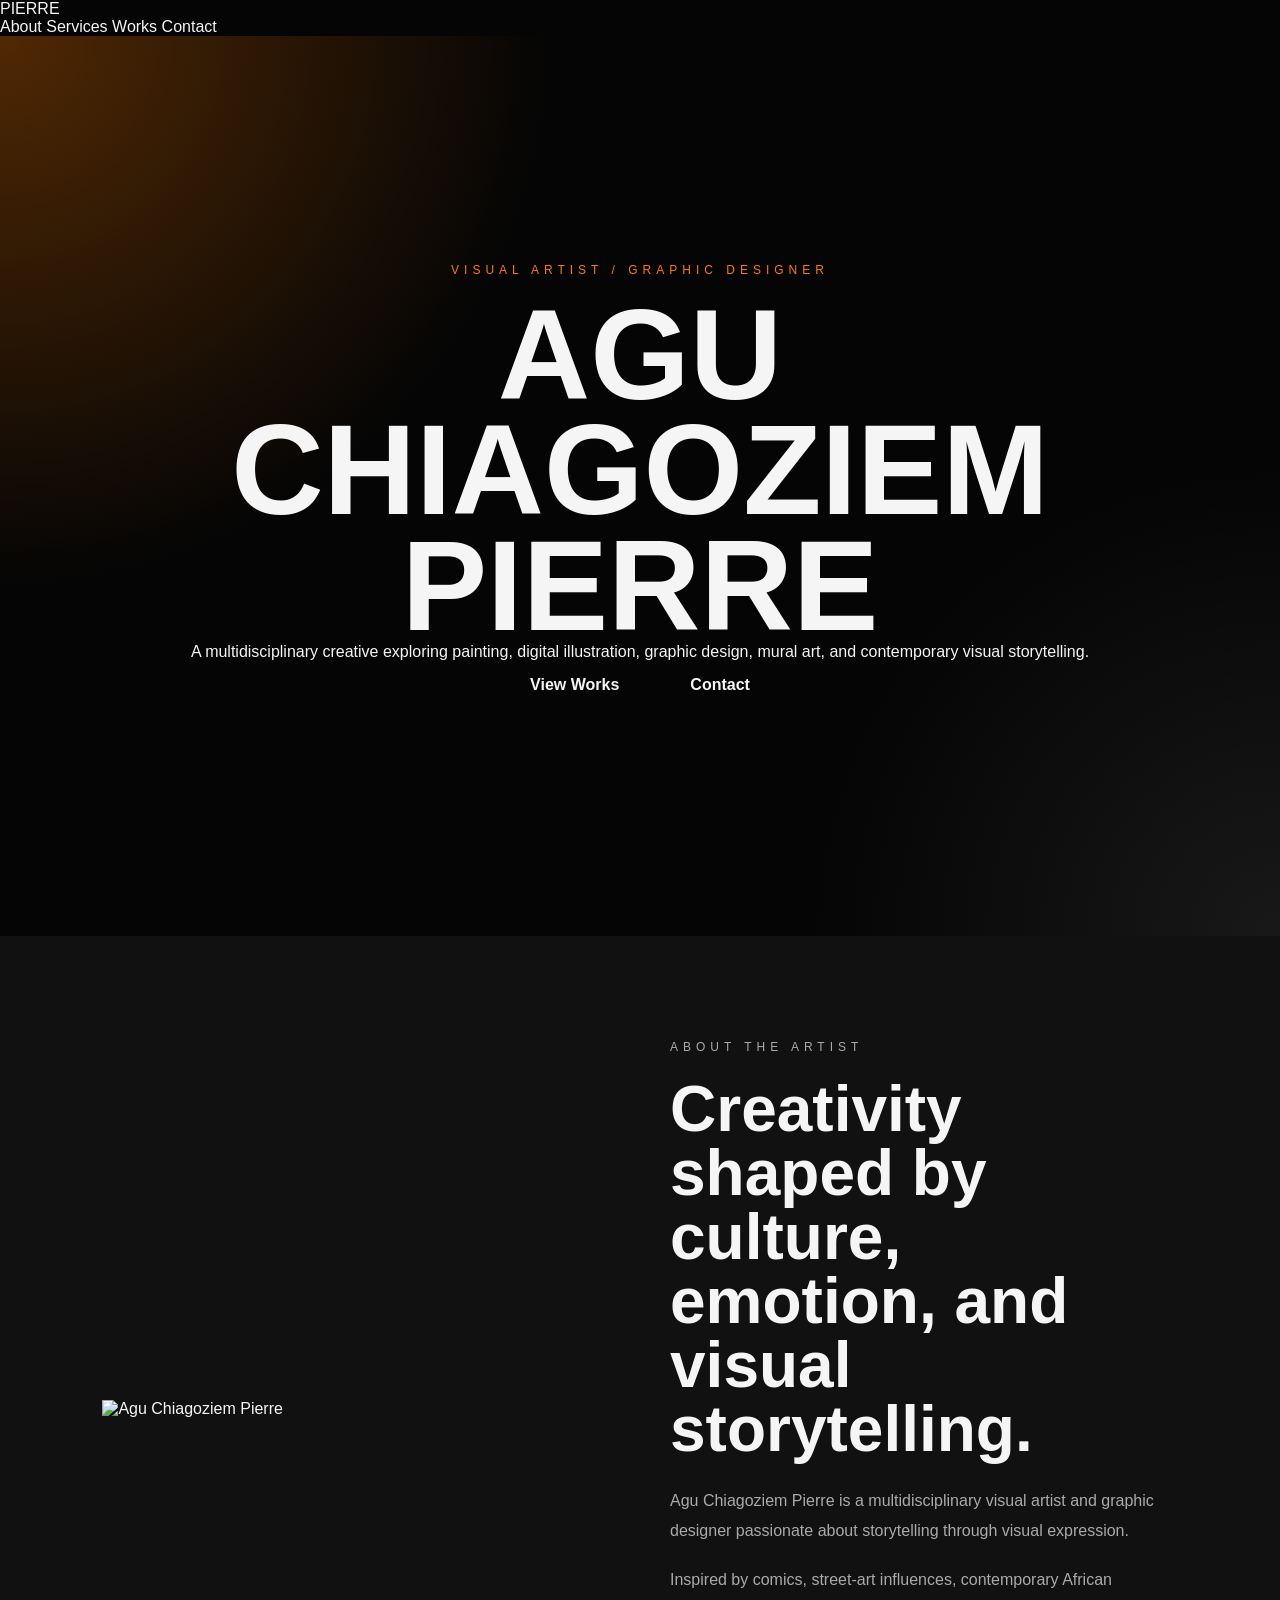
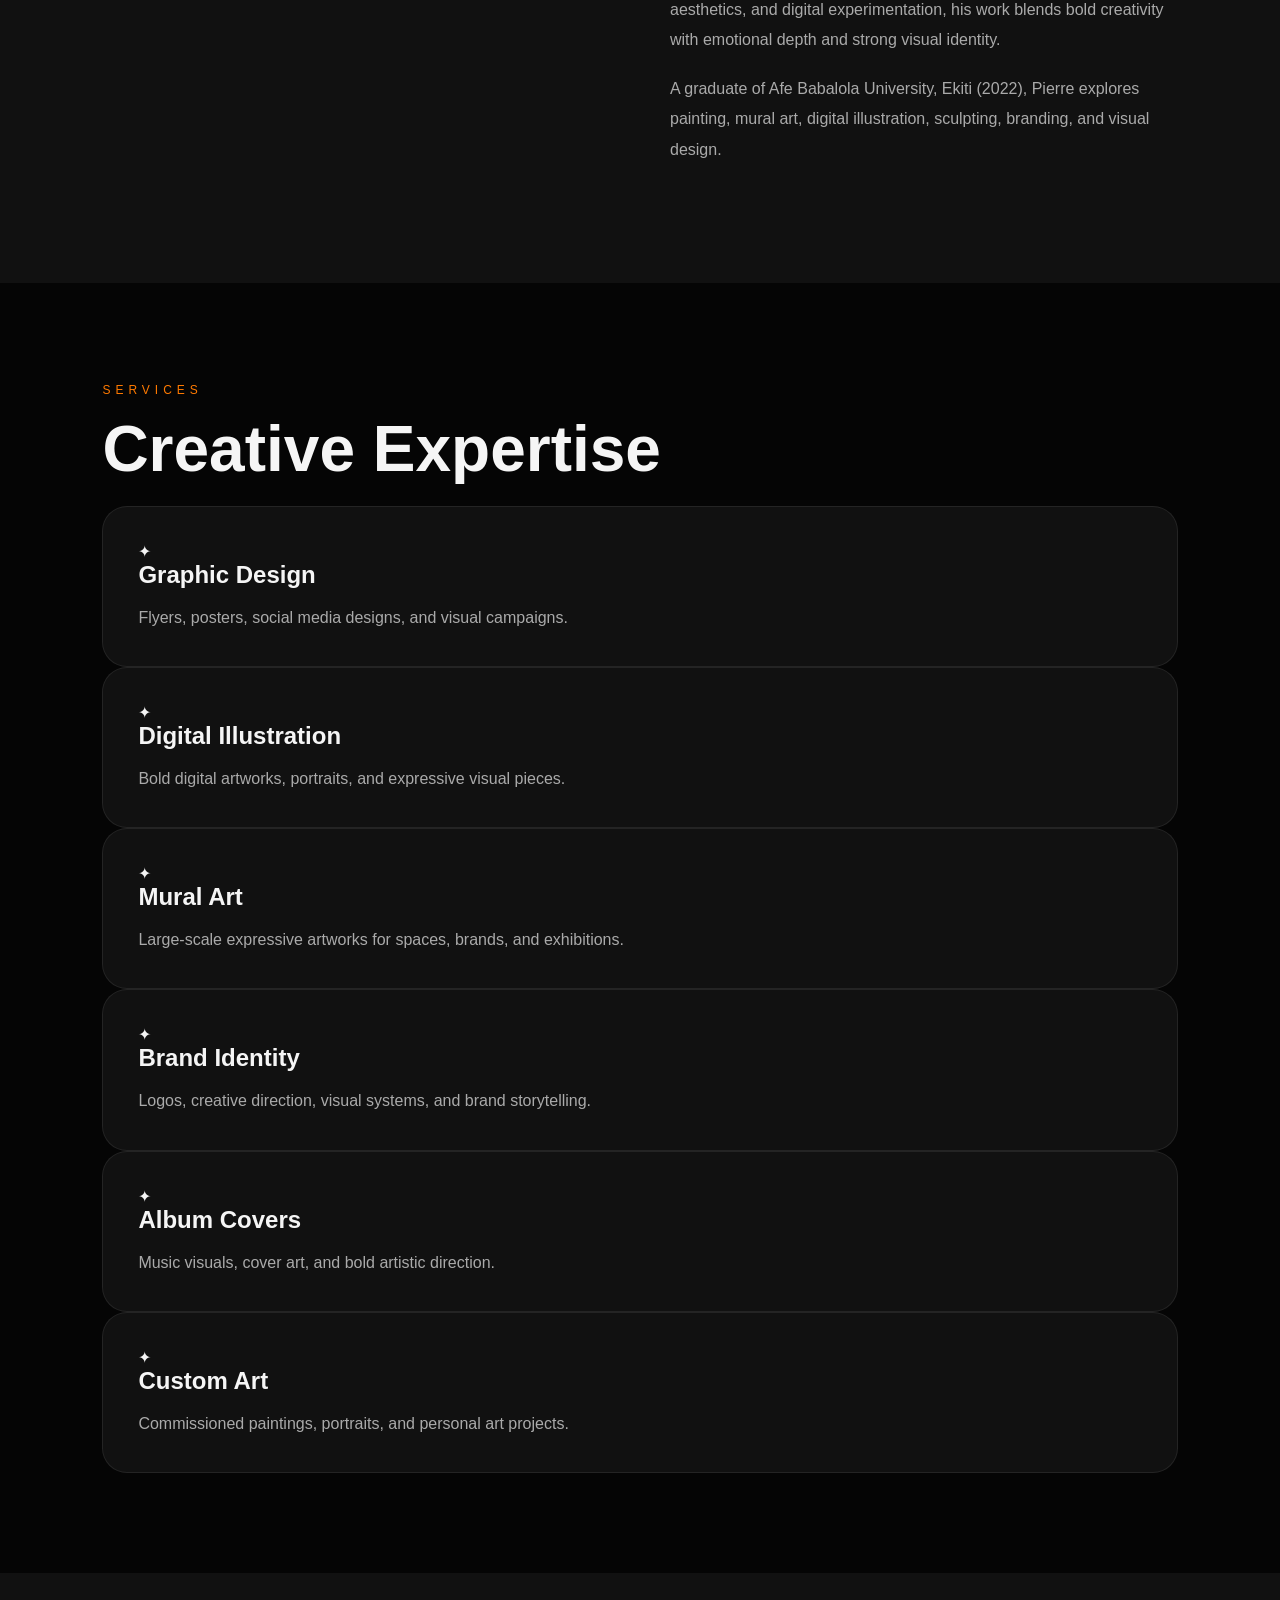
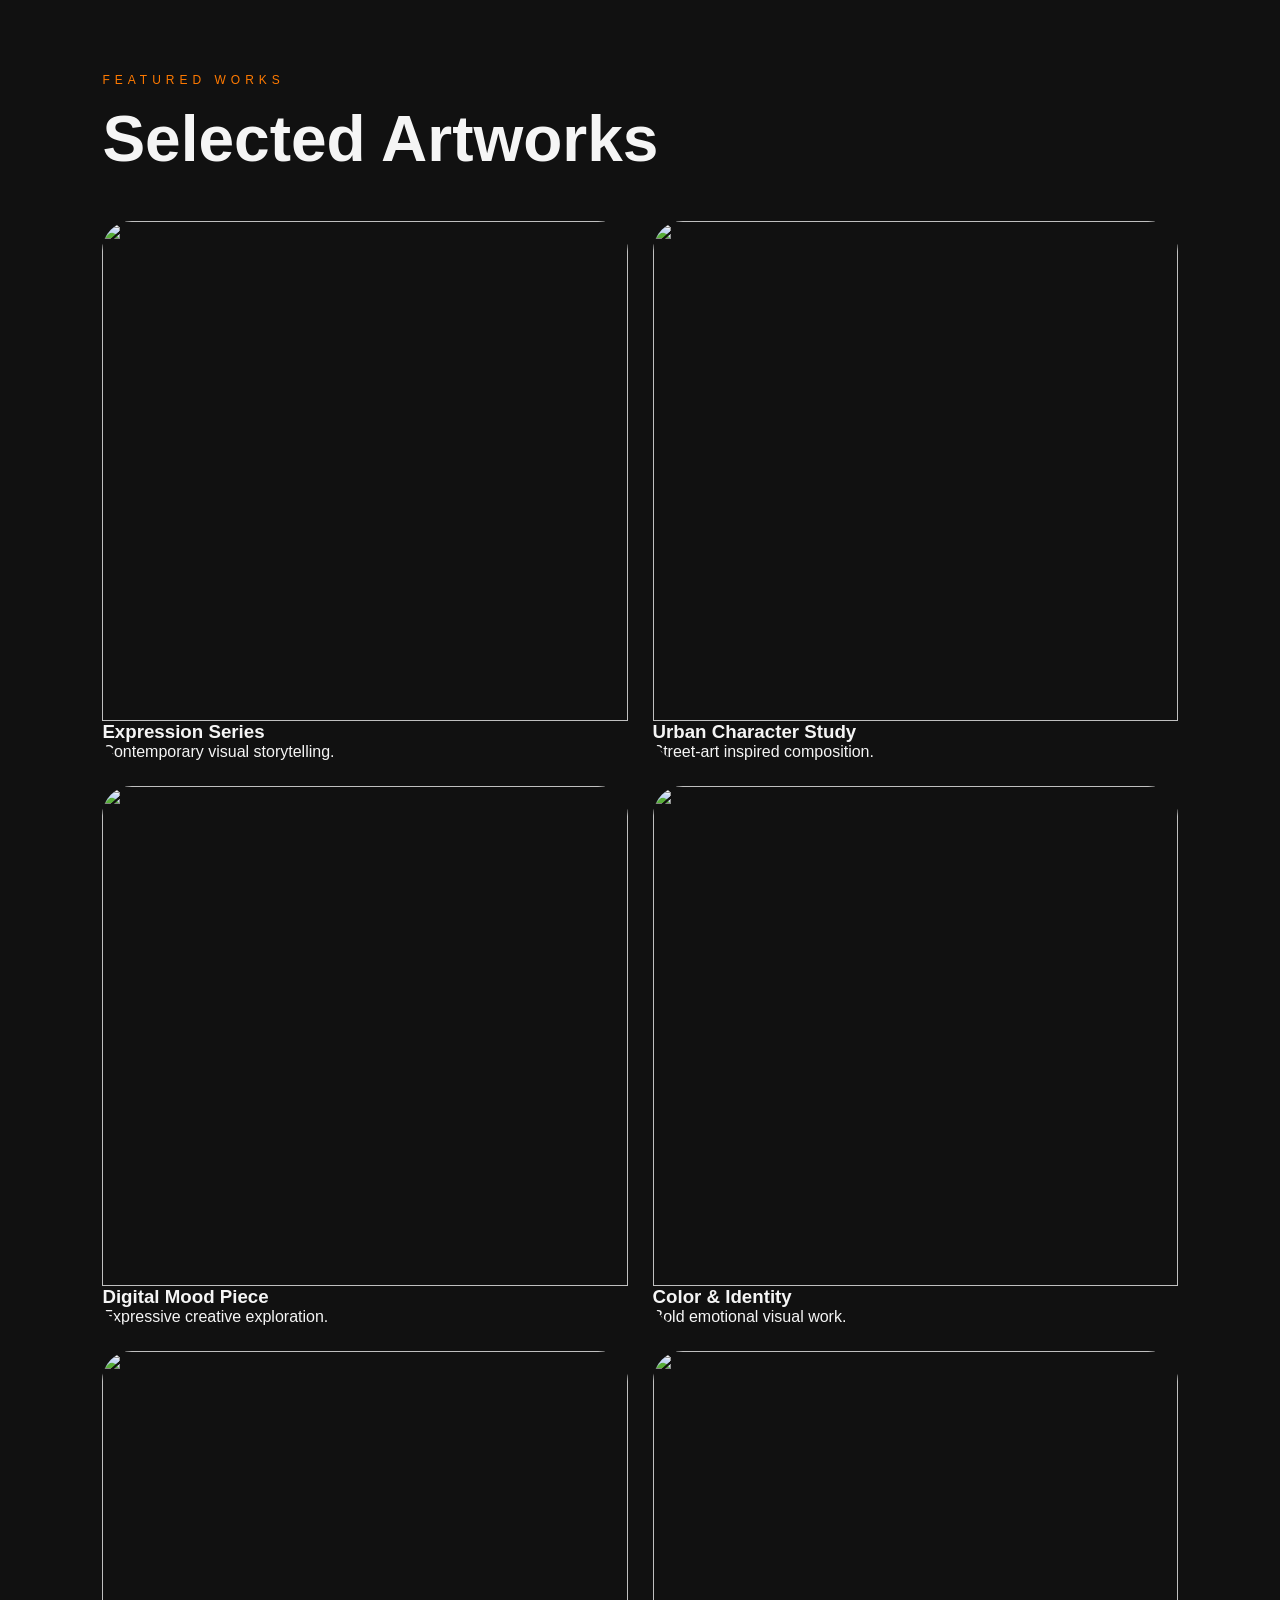
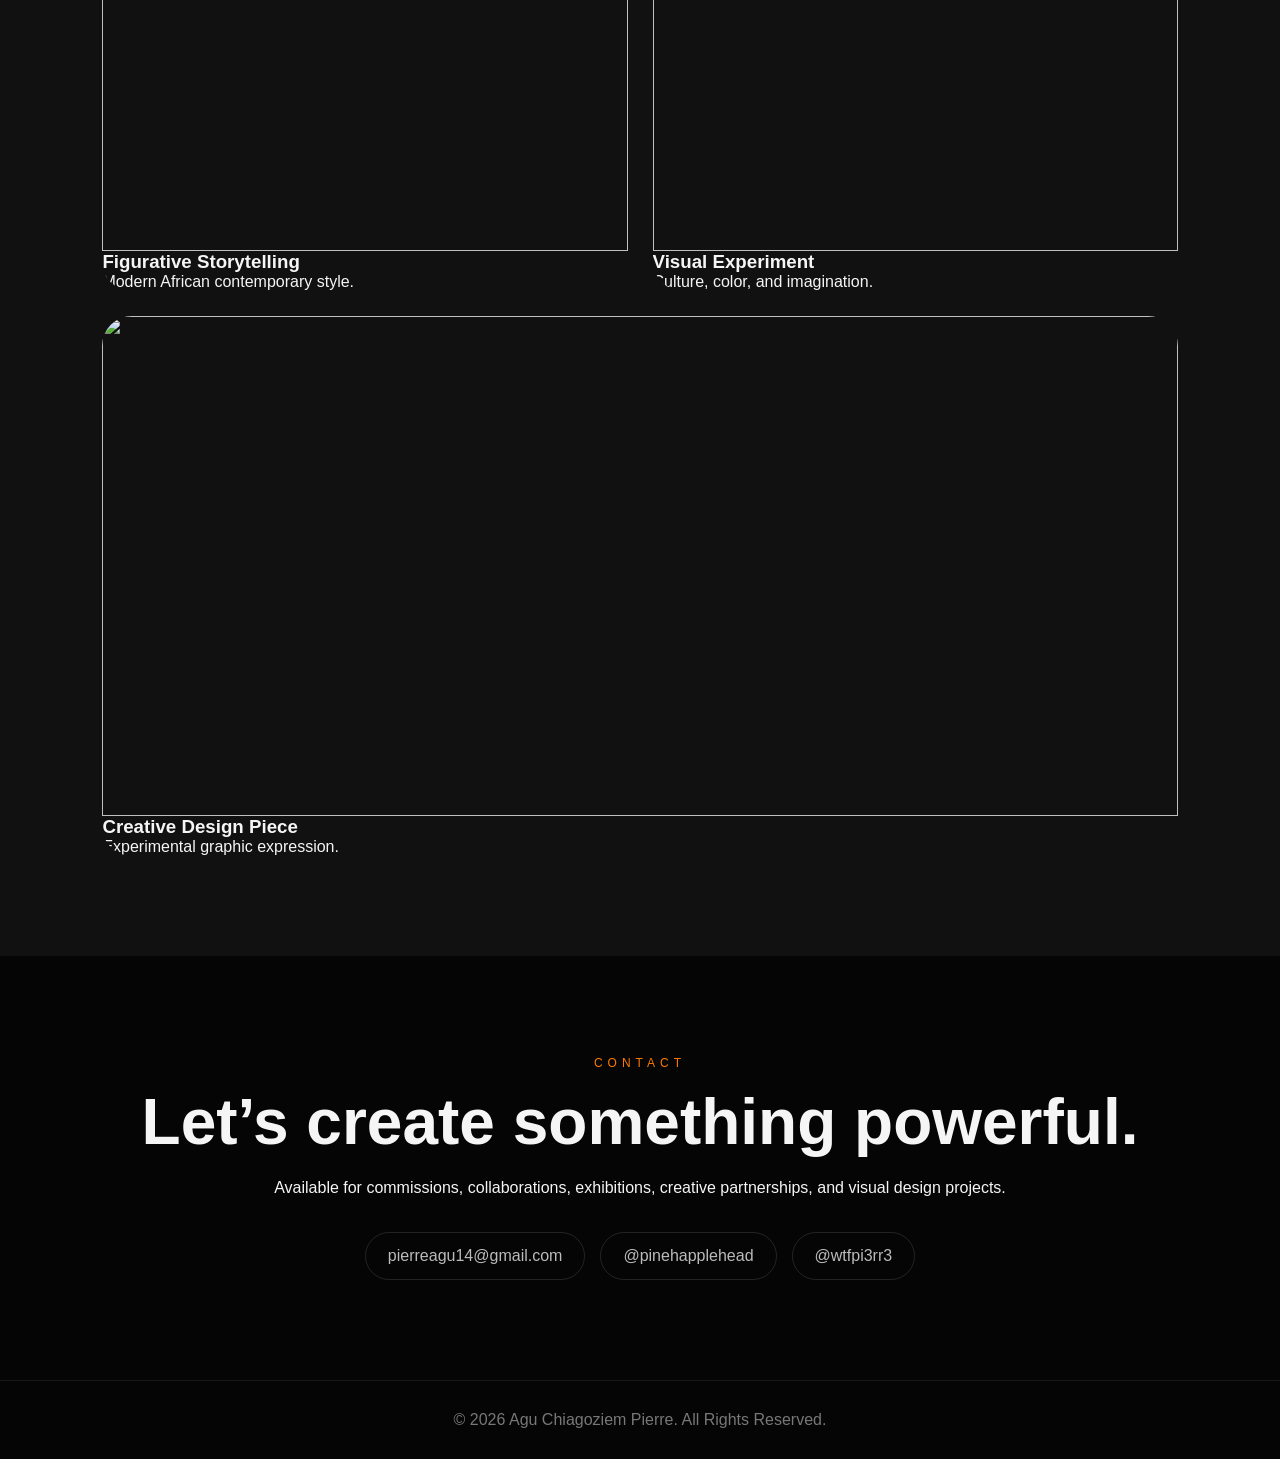
==== index.html @ 1a148517 "Add files via upload" ====
<!DOCTYPE html>
<html lang="en">
<head>
  <meta charset="UTF-8" />
  <meta name="viewport" content="width=device-width, initial-scale=1.0" />
  <title>Agu Chiagoziem Pierre Portfolio</title>
  <link rel="stylesheet" href="style.css" />
</head>
<body>

<header class="header">
  <div class="brand">PIERRE</div>
  <nav>
    <a href="#about">About</a>
    <a href="#services">Services</a>
    <a href="#works">Works</a>
    <a href="#contact">Contact</a>
  </nav>
</header>

<section class="hero">
  <div class="hero-overlay"></div>
  <div class="hero-content">
    <p class="tag">Visual Artist / Graphic Designer</p>
    <h1>AGU<br>CHIAGOZIEM<br>PIERRE</h1>
    <p class="intro">
      A multidisciplinary creative exploring painting, digital illustration,
      graphic design, mural art, and contemporary visual storytelling.
    </p>
    <div class="buttons">
      <a href="#works" class="btn main">View Works</a>
      <a href="#contact" class="btn ghost">Contact</a>
    </div>
  </div>
</section>

<section id="about" class="about section">
  <div class="portrait">
    <img src="assets/pierre-portrait.jpeg" alt="Agu Chiagoziem Pierre">
  </div>
  <div class="text">
    <p class="tag">About The Artist</p>
    <h2>Creativity shaped by culture, emotion, and visual storytelling.</h2>
    <p>
      Agu Chiagoziem Pierre is a multidisciplinary visual artist and graphic designer
      passionate about storytelling through visual expression.
    </p>
    <p>
      Inspired by comics, street-art influences, contemporary African aesthetics, and
      digital experimentation, his work blends bold creativity with emotional depth
      and strong visual identity.
    </p>
    <p>
      A graduate of Afe Babalola University, Ekiti (2022), Pierre explores painting,
      mural art, digital illustration, sculpting, branding, and visual design.
    </p>
  </div>
</section>

<section id="services" class="section services">
  <p class="tag">Services</p>
  <h2>Creative Expertise</h2>

  <div class="cards">
    <div class="card"><span>✦</span><h3>Graphic Design</h3><p>Flyers, posters, social media designs, and visual campaigns.</p></div>
    <div class="card"><span>✦</span><h3>Digital Illustration</h3><p>Bold digital artworks, portraits, and expressive visual pieces.</p></div>
    <div class="card"><span>✦</span><h3>Mural Art</h3><p>Large-scale expressive artworks for spaces, brands, and exhibitions.</p></div>
    <div class="card"><span>✦</span><h3>Brand Identity</h3><p>Logos, creative direction, visual systems, and brand storytelling.</p></div>
    <div class="card"><span>✦</span><h3>Album Covers</h3><p>Music visuals, cover art, and bold artistic direction.</p></div>
    <div class="card"><span>✦</span><h3>Custom Art</h3><p>Commissioned paintings, portraits, and personal art projects.</p></div>
  </div>
</section>

<section id="works" class="section works">
  <p class="tag">Featured Works</p>
  <h2>Selected Artworks</h2>

  <div class="gallery">
    <div class="work"><img src="assets/work-1.jpeg" alt=""><div><h3>Expression Series</h3><p>Contemporary visual storytelling.</p></div></div>
    <div class="work"><img src="assets/work-2.jpeg" alt=""><div><h3>Urban Character Study</h3><p>Street-art inspired composition.</p></div></div>
    <div class="work"><img src="assets/work-3.jpeg" alt=""><div><h3>Digital Mood Piece</h3><p>Expressive creative exploration.</p></div></div>
    <div class="work"><img src="assets/work-4.jpeg" alt=""><div><h3>Color & Identity</h3><p>Bold emotional visual work.</p></div></div>
    <div class="work"><img src="assets/work-5.jpeg" alt=""><div><h3>Figurative Storytelling</h3><p>Modern African contemporary style.</p></div></div>
    <div class="work"><img src="assets/work-6.jpeg" alt=""><div><h3>Visual Experiment</h3><p>Culture, color, and imagination.</p></div></div>
    <div class="work wide"><img src="assets/work-7.jpeg" alt=""><div><h3>Creative Design Piece</h3><p>Experimental graphic expression.</p></div></div>
  </div>
</section>

<section id="contact" class="contact section">
  <p class="tag">Contact</p>
  <h2>Let’s create something powerful.</h2>
  <p>Available for commissions, collaborations, exhibitions, creative partnerships, and visual design projects.</p>

  <div class="links">
    <a href="mailto:pierreagu14@gmail.com">pierreagu14@gmail.com</a>
    <a href="https://instagram.com/pinehapplehead" target="_blank">@pinehapplehead</a>
    <a href="https://www.tiktok.com/@wtfpi3rr3" target="_blank">@wtfpi3rr3</a>
  </div>
</section>

<footer>
  © 2026 Agu Chiagoziem Pierre. All Rights Reserved.
</footer>

<script src="script.js"></script>
</body>
</html>
---- style.css ----
*{
    margin:0;
    padding:0;
    box-sizing:border-box;
  }
  
  html{
    scroll-behavior:smooth;
  }
  
  body{
    background:#050505;
    color:#f5f5f5;
    font-family:'Inter',sans-serif;
    overflow-x:hidden;
  }
  
  img{
    width:100%;
    display:block;
  }
  
  a{
    text-decoration:none;
    color:inherit;
  }
  
  .section{
    padding:100px 8%;
  }
  
  .navbar{
    position:fixed;
    top:0;
    width:100%;
    padding:20px 8%;
    display:flex;
    justify-content:space-between;
    align-items:center;
    background:rgba(0,0,0,0.7);
    backdrop-filter:blur(10px);
    z-index:100;
  }
  
  .logo{
    color:#ff7a00;
    font-weight:900;
    letter-spacing:5px;
  }
  
  .navbar nav{
    display:flex;
    gap:25px;
  }
  
  .navbar nav a{
    color:#bbb;
    transition:0.3s;
  }
  
  .navbar nav a:hover{
    color:#ff7a00;
  }
  
  .hero{
    min-height:100vh;
    display:flex;
    justify-content:center;
    align-items:center;
    text-align:center;
    padding:120px 8%;
    background:
    radial-gradient(circle at top left,
    rgba(255,122,0,0.3),
    transparent 35%),
  
    radial-gradient(circle at bottom right,
    rgba(255,255,255,0.08),
    transparent 30%),
  
    #050505;
  }
  
  .hero-content{
    max-width:1000px;
  }
  
  .tag{
    color:#ff7a00;
    text-transform:uppercase;
    letter-spacing:5px;
    font-size:12px;
    margin-bottom:20px;
  }
  
  .hero h1{
    font-size:clamp(60px,10vw,130px);
    line-height:0.9;
    font-weight:900;
  }
  
  .hero-text{
    max-width:700px;
    margin:30px auto;
    color:#aaa;
    line-height:1.8;
    font-size:18px;
  }
  
  .buttons{
    display:flex;
    justify-content:center;
    gap:15px;
    flex-wrap:wrap;
  }
  
  .btn{
    padding:15px 28px;
    border-radius:50px;
    transition:0.3s;
    font-weight:700;
  }
  
  .primary{
    background:#ff7a00;
    color:#111;
  }
  
  .secondary{
    border:1px solid rgba(255,255,255,0.15);
  }
  
  .btn:hover{
    transform:translateY(-4px);
  }
  
  .about{
    display:grid;
    grid-template-columns:1fr 1fr;
    gap:60px;
    align-items:center;
    background:#111;
  }
  
  .about-image img{
    height:650px;
    object-fit:cover;
    border-radius:30px;
  }
  
  .about h2,
  .services h2,
  .works h2,
  .contact h2{
    font-size:clamp(40px,5vw,75px);
    line-height:1;
    margin-bottom:25px;
  }
  
  .about p{
    color:#aaa;
    line-height:1.9;
    margin-bottom:18px;
  }
  
  .services{
    background:#050505;
  }
  
  .services-grid{
    margin-top:50px;
    display:grid;
    grid-template-columns:repeat(3,1fr);
    gap:25px;
  }
  
  .card{
    background:#111;
    padding:35px;
    border-radius:25px;
    border:1px solid rgba(255,255,255,0.08);
    transition:0.3s;
  }
  
  .card:hover{
    transform:translateY(-8px);
    border-color:#ff7a00;
  }
  
  .card h3{
    margin-bottom:15px;
    font-size:24px;
  }
  
  .card p{
    color:#aaa;
    line-height:1.7;
  }
  
  .works{
    background:#111;
  }
  
  .gallery{
    margin-top:50px;
    display:grid;
    grid-template-columns:repeat(2,1fr);
    gap:25px;
  }
  
  .work{
    overflow:hidden;
    border-radius:30px;
  }
  
  .work img{
    height:500px;
    object-fit:cover;
    transition:0.5s;
  }
  
  .work:hover img{
    transform:scale(1.06);
  }
  
  .wide{
    grid-column:span 2;
  }
  
  .contact{
    text-align:center;
  }
  
  .contact-text{
    max-width:700px;
    margin:20px auto;
    color:#aaa;
    line-height:1.8;
  }
  
  .links{
    margin-top:35px;
    display:flex;
    justify-content:center;
    gap:15px;
    flex-wrap:wrap;
  }
  
  .links a{
    padding:14px 22px;
    border-radius:50px;
    border:1px solid rgba(255,255,255,0.12);
    color:#bbb;
    transition:0.3s;
  }
  
  .links a:hover{
    background:#ff7a00;
    color:#111;
  }
  
  footer{
    padding:30px;
    text-align:center;
    color:#777;
    border-top:1px solid rgba(255,255,255,0.08);
  }
  
  @media(max-width:900px){
  
    .navbar nav{
      display:none;
    }
  
    .about,
    .services-grid,
    .gallery{
      grid-template-columns:1fr;
    }
  
    .wide{
      grid-column:span 1;
    }
  
    .about-image img{
      height:500px;
    }
  
    .work img{
      height:400px;
    }
  
  }
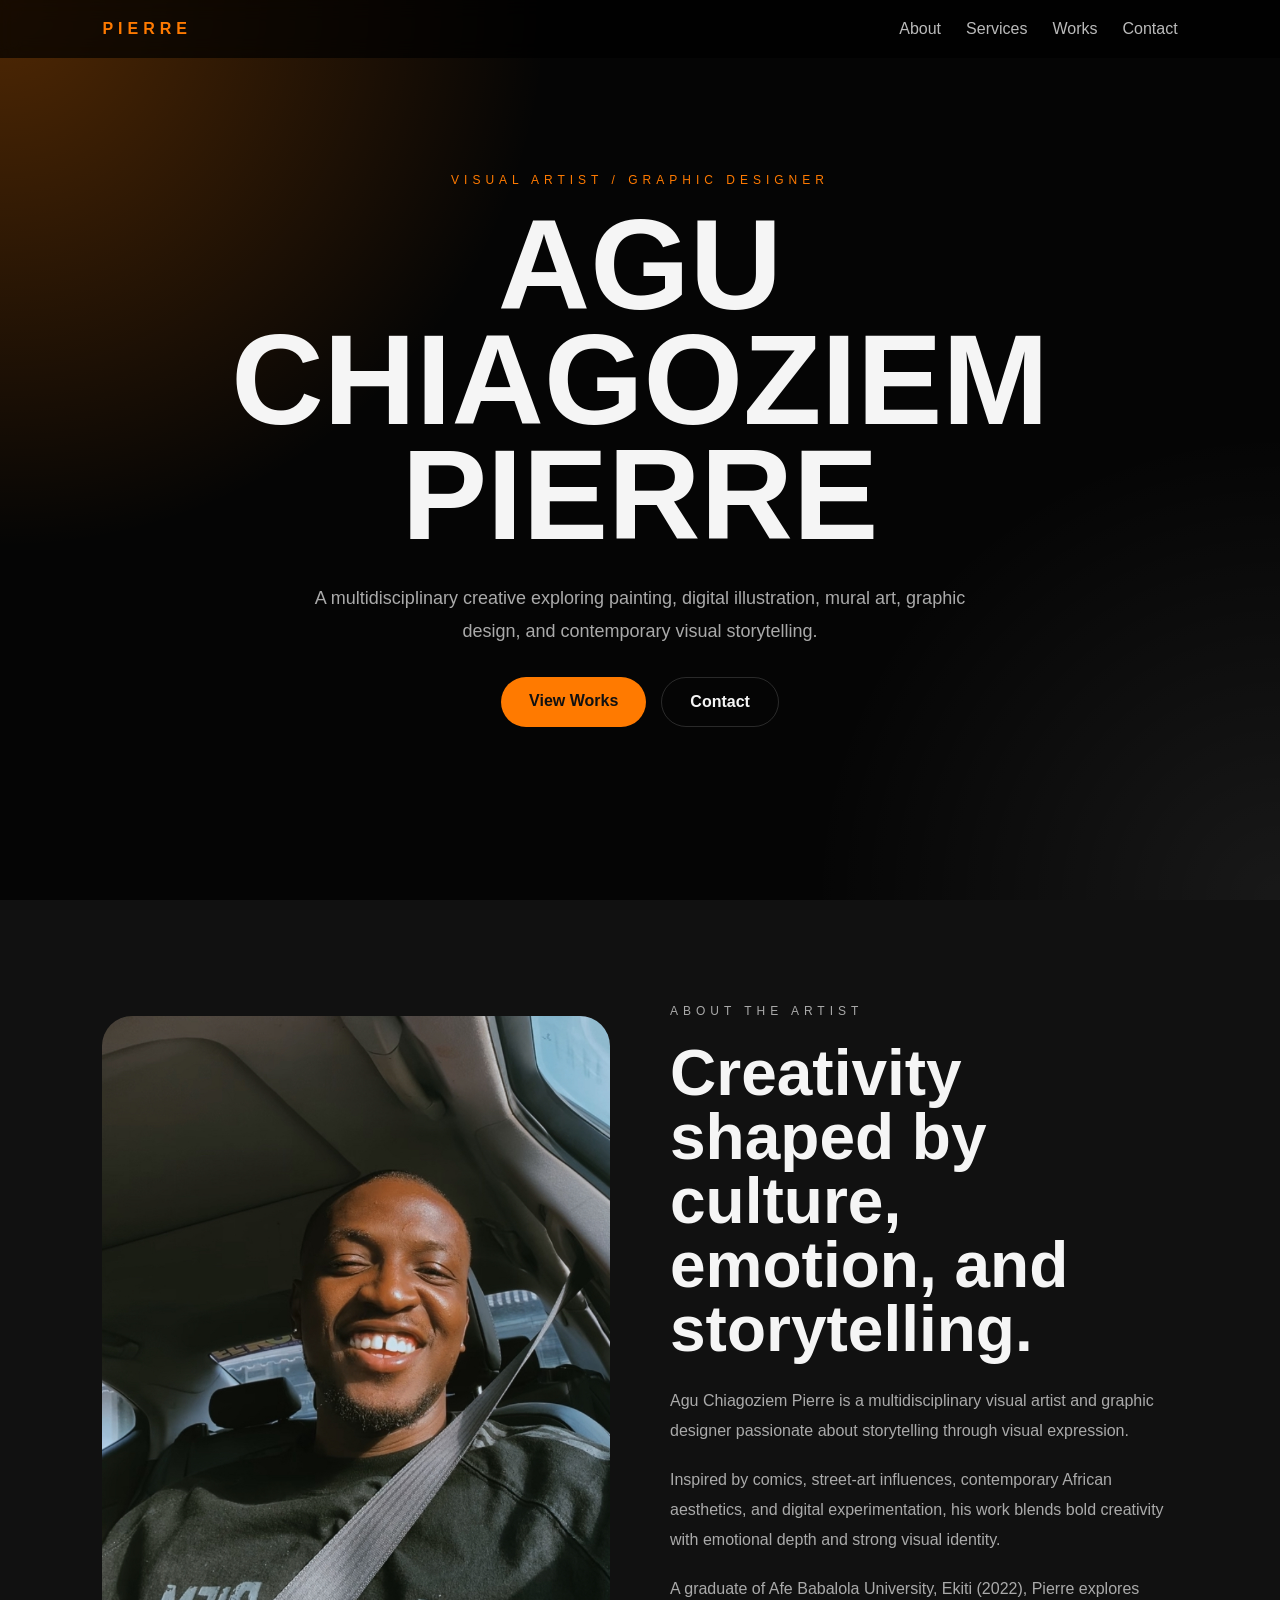
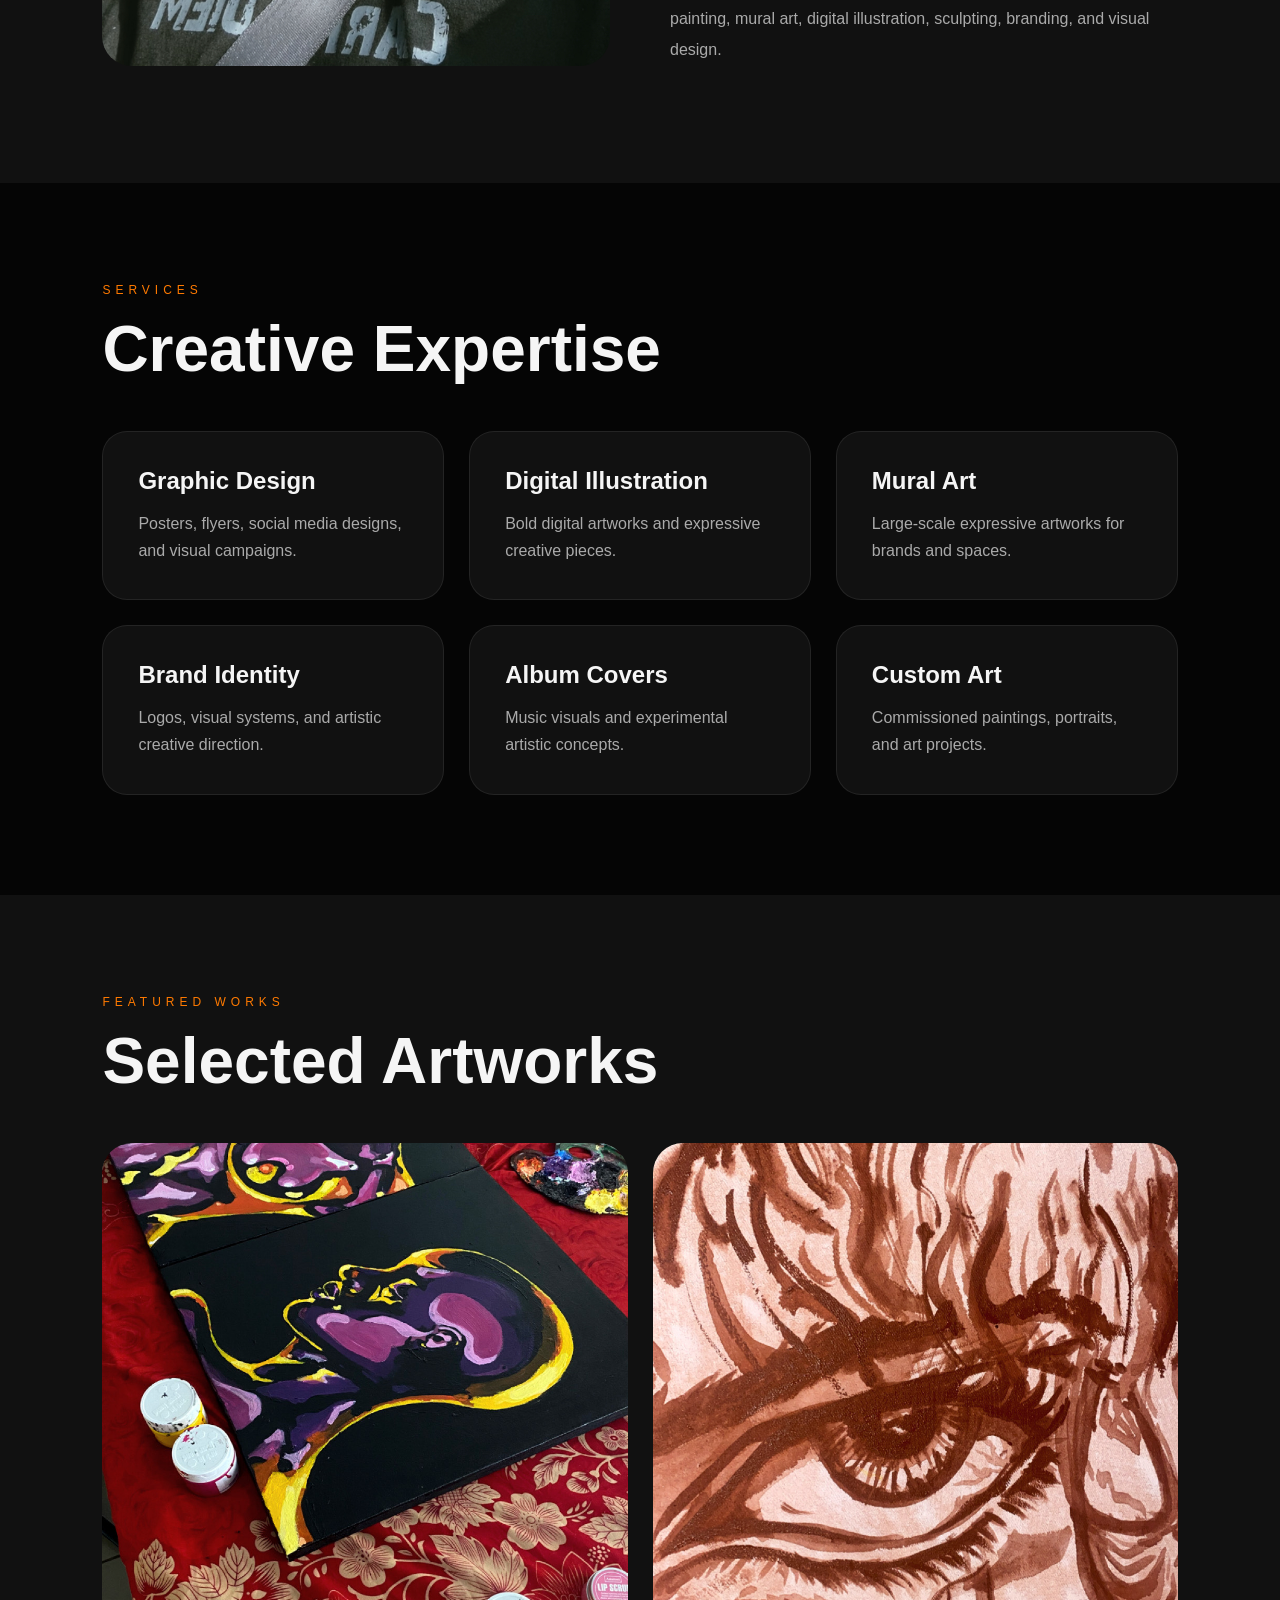
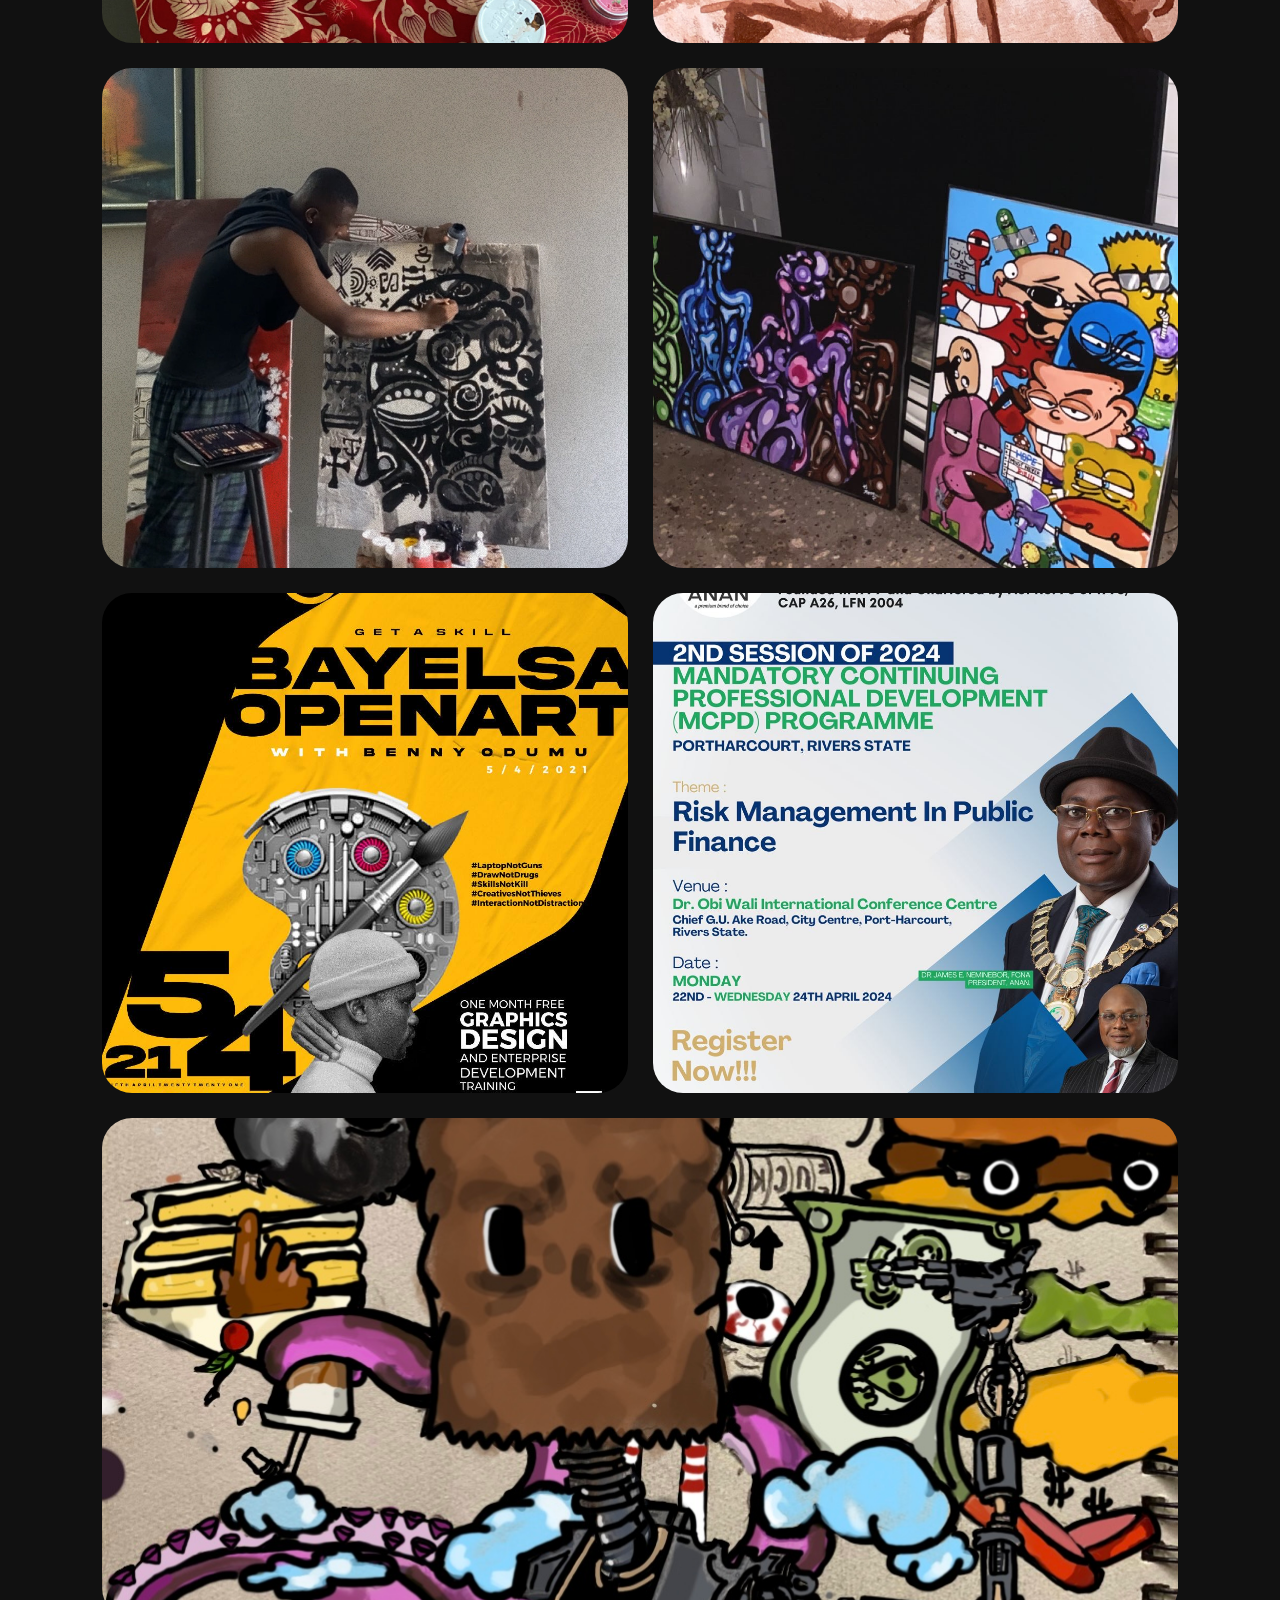
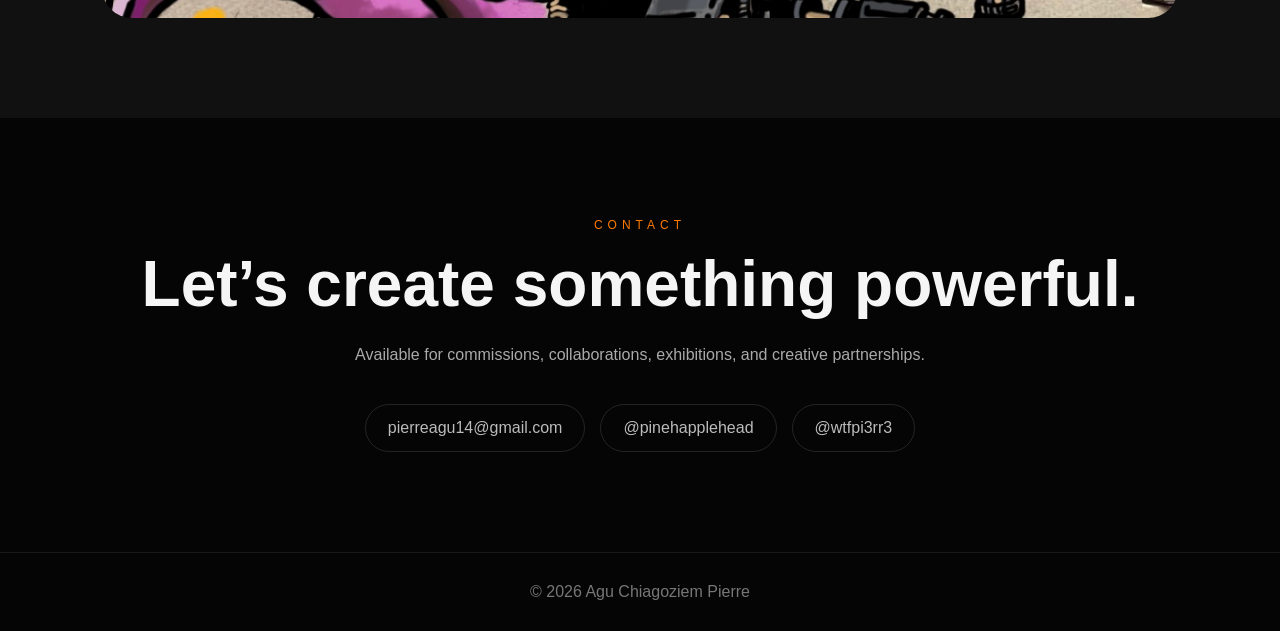
==== commit d91d70d5: "updated portfolio images" ====
--- a/index.html
+++ b/index.html
@@ -2,106 +2,244 @@
 <html lang="en">
 <head>
   <meta charset="UTF-8" />
-  <meta name="viewport" content="width=device-width, initial-scale=1.0" />
-  <title>Agu Chiagoziem Pierre Portfolio</title>
-  <link rel="stylesheet" href="style.css" />
+  <meta name="viewport" content="width=device-width, initial-scale=1.0"/>
+  <title>Pierre Portfolio</title>
+
+  <link rel="stylesheet" href="style.css"/>
+
+  <link rel="preconnect" href="https://fonts.googleapis.com">
+  <link rel="preconnect" href="https://fonts.gstatic.com" crossorigin>
+
+  <link href="https://fonts.googleapis.com/css2?family=Inter:wght@300;400;500;600;700;900&display=swap" rel="stylesheet">
 </head>
+
 <body>
 
-<header class="header">
-  <div class="brand">PIERRE</div>
-  <nav>
-    <a href="#about">About</a>
-    <a href="#services">Services</a>
-    <a href="#works">Works</a>
-    <a href="#contact">Contact</a>
-  </nav>
-</header>
-
-<section class="hero">
-  <div class="hero-overlay"></div>
-  <div class="hero-content">
-    <p class="tag">Visual Artist / Graphic Designer</p>
-    <h1>AGU<br>CHIAGOZIEM<br>PIERRE</h1>
-    <p class="intro">
-      A multidisciplinary creative exploring painting, digital illustration,
-      graphic design, mural art, and contemporary visual storytelling.
+  <!-- NAVBAR -->
+  <header class="navbar">
+    <div class="logo">PIERRE</div>
+
+    <nav>
+      <a href="#about">About</a>
+      <a href="#services">Services</a>
+      <a href="#works">Works</a>
+      <a href="#contact">Contact</a>
+    </nav>
+  </header>
+
+  <!-- HERO -->
+  <section class="hero">
+
+    <div class="hero-content">
+
+      <p class="tag">
+        Visual Artist / Graphic Designer
+      </p>
+
+      <h1>
+        AGU <br>
+        CHIAGOZIEM <br>
+        PIERRE
+      </h1>
+
+      <p class="hero-text">
+        A multidisciplinary creative exploring painting,
+        digital illustration, mural art, graphic design,
+        and contemporary visual storytelling.
+      </p>
+
+      <div class="buttons">
+        <a href="#works" class="btn primary">
+          View Works
+        </a>
+
+        <a href="#contact" class="btn secondary">
+          Contact
+        </a>
+      </div>
+
+    </div>
+
+  </section>
+
+  <!-- ABOUT -->
+  <section id="about" class="about section">
+
+    <div class="about-image">
+      <img src="IMG_5724.JPG" alt="">
+    </div>
+
+    <div class="about-text">
+
+      <p class="tag">About The Artist</p>
+
+      <h2>
+        Creativity shaped by culture,
+        emotion, and storytelling.
+      </h2>
+
+      <p>
+        Agu Chiagoziem Pierre is a multidisciplinary
+        visual artist and graphic designer passionate
+        about storytelling through visual expression.
+      </p>
+
+      <p>
+        Inspired by comics, street-art influences,
+        contemporary African aesthetics, and digital
+        experimentation, his work blends bold creativity
+        with emotional depth and strong visual identity.
+      </p>
+
+      <p>
+        A graduate of Afe Babalola University, Ekiti (2022),
+        Pierre explores painting, mural art, digital illustration,
+        sculpting, branding, and visual design.
+      </p>
+
+    </div>
+
+  </section>
+
+  <!-- SERVICES -->
+  <section id="services" class="services section">
+
+    <p class="tag">Services</p>
+
+    <h2>Creative Expertise</h2>
+
+    <div class="services-grid">
+
+      <div class="card">
+        <h3>Graphic Design</h3>
+        <p>
+          Posters, flyers, social media designs,
+          and visual campaigns.
+        </p>
+      </div>
+
+      <div class="card">
+        <h3>Digital Illustration</h3>
+        <p>
+          Bold digital artworks and expressive
+          creative pieces.
+        </p>
+      </div>
+
+      <div class="card">
+        <h3>Mural Art</h3>
+        <p>
+          Large-scale expressive artworks for
+          brands and spaces.
+        </p>
+      </div>
+
+      <div class="card">
+        <h3>Brand Identity</h3>
+        <p>
+          Logos, visual systems, and artistic
+          creative direction.
+        </p>
+      </div>
+
+      <div class="card">
+        <h3>Album Covers</h3>
+        <p>
+          Music visuals and experimental
+          artistic concepts.
+        </p>
+      </div>
+
+      <div class="card">
+        <h3>Custom Art</h3>
+        <p>
+          Commissioned paintings,
+          portraits, and art projects.
+        </p>
+      </div>
+
+    </div>
+
+  </section>
+
+  <!-- WORKS -->
+  <section id="works" class="works section">
+
+    <p class="tag">Featured Works</p>
+
+    <h2>Selected Artworks</h2>
+
+    <div class="gallery">
+
+      <div class="work">
+        <img src="./IMG_1354.jpeg">
+      </div>
+
+      <div class="work">
+        <img src="./IMG_1424.jpeg">
+      </div>
+
+      <div class="work">
+        <img src="./A8FA01EC-A6A8-446F-A844-DA7192D0B713.jpeg">
+      </div>
+
+      <div class="work">
+        <img src="./41B9C3D0-F265-4C25-8428-9803A9DC6572.jpeg">
+      </div>
+
+      <div class="work">
+        <img src="./53f37679-89a5-4f60-b68f-1ef3571e08c2.jpeg">
+      </div>
+
+      <div class="work">
+        <img src="./1d78bc25-fe2a-4cf6-934b-b7705f0268e5.jpeg">
+      </div>
+
+      <div class="work wide">
+        <img src="./IMG_8354.JPG">
+      </div>
+
+    </div>
+
+  </section>
+
+  <!-- CONTACT -->
+  <section id="contact" class="contact section">
+
+    <p class="tag">Contact</p>
+
+    <h2>
+      Let’s create something powerful.
+    </h2>
+
+    <p class="contact-text">
+      Available for commissions, collaborations,
+      exhibitions, and creative partnerships.
     </p>
-    <div class="buttons">
-      <a href="#works" class="btn main">View Works</a>
-      <a href="#contact" class="btn ghost">Contact</a>
-    </div>
-  </div>
-</section>
-
-<section id="about" class="about section">
-  <div class="portrait">
-    <img src="assets/pierre-portrait.jpeg" alt="Agu Chiagoziem Pierre">
-  </div>
-  <div class="text">
-    <p class="tag">About The Artist</p>
-    <h2>Creativity shaped by culture, emotion, and visual storytelling.</h2>
-    <p>
-      Agu Chiagoziem Pierre is a multidisciplinary visual artist and graphic designer
-      passionate about storytelling through visual expression.
-    </p>
-    <p>
-      Inspired by comics, street-art influences, contemporary African aesthetics, and
-      digital experimentation, his work blends bold creativity with emotional depth
-      and strong visual identity.
-    </p>
-    <p>
-      A graduate of Afe Babalola University, Ekiti (2022), Pierre explores painting,
-      mural art, digital illustration, sculpting, branding, and visual design.
-    </p>
-  </div>
-</section>
-
-<section id="services" class="section services">
-  <p class="tag">Services</p>
-  <h2>Creative Expertise</h2>
-
-  <div class="cards">
-    <div class="card"><span>✦</span><h3>Graphic Design</h3><p>Flyers, posters, social media designs, and visual campaigns.</p></div>
-    <div class="card"><span>✦</span><h3>Digital Illustration</h3><p>Bold digital artworks, portraits, and expressive visual pieces.</p></div>
-    <div class="card"><span>✦</span><h3>Mural Art</h3><p>Large-scale expressive artworks for spaces, brands, and exhibitions.</p></div>
-    <div class="card"><span>✦</span><h3>Brand Identity</h3><p>Logos, creative direction, visual systems, and brand storytelling.</p></div>
-    <div class="card"><span>✦</span><h3>Album Covers</h3><p>Music visuals, cover art, and bold artistic direction.</p></div>
-    <div class="card"><span>✦</span><h3>Custom Art</h3><p>Commissioned paintings, portraits, and personal art projects.</p></div>
-  </div>
-</section>
-
-<section id="works" class="section works">
-  <p class="tag">Featured Works</p>
-  <h2>Selected Artworks</h2>
-
-  <div class="gallery">
-    <div class="work"><img src="assets/work-1.jpeg" alt=""><div><h3>Expression Series</h3><p>Contemporary visual storytelling.</p></div></div>
-    <div class="work"><img src="assets/work-2.jpeg" alt=""><div><h3>Urban Character Study</h3><p>Street-art inspired composition.</p></div></div>
-    <div class="work"><img src="assets/work-3.jpeg" alt=""><div><h3>Digital Mood Piece</h3><p>Expressive creative exploration.</p></div></div>
-    <div class="work"><img src="assets/work-4.jpeg" alt=""><div><h3>Color & Identity</h3><p>Bold emotional visual work.</p></div></div>
-    <div class="work"><img src="assets/work-5.jpeg" alt=""><div><h3>Figurative Storytelling</h3><p>Modern African contemporary style.</p></div></div>
-    <div class="work"><img src="assets/work-6.jpeg" alt=""><div><h3>Visual Experiment</h3><p>Culture, color, and imagination.</p></div></div>
-    <div class="work wide"><img src="assets/work-7.jpeg" alt=""><div><h3>Creative Design Piece</h3><p>Experimental graphic expression.</p></div></div>
-  </div>
-</section>
-
-<section id="contact" class="contact section">
-  <p class="tag">Contact</p>
-  <h2>Let’s create something powerful.</h2>
-  <p>Available for commissions, collaborations, exhibitions, creative partnerships, and visual design projects.</p>
-
-  <div class="links">
-    <a href="mailto:pierreagu14@gmail.com">pierreagu14@gmail.com</a>
-    <a href="https://instagram.com/pinehapplehead" target="_blank">@pinehapplehead</a>
-    <a href="https://www.tiktok.com/@wtfpi3rr3" target="_blank">@wtfpi3rr3</a>
-  </div>
-</section>
-
-<footer>
-  © 2026 Agu Chiagoziem Pierre. All Rights Reserved.
-</footer>
-
-<script src="script.js"></script>
+
+    <div class="links">
+
+      <a href="mailto:pierreagu14@gmail.com">
+        pierreagu14@gmail.com
+      </a>
+
+      <a href="https://instagram.com/pinehapplehead">
+        @pinehapplehead
+      </a>
+
+      <a href="https://www.tiktok.com/@wtfpi3rr3">
+        @wtfpi3rr3
+      </a>
+
+    </div>
+
+  </section>
+
+  <footer>
+    © 2026 Agu Chiagoziem Pierre
+  </footer>
+
+  <script src="script.js"></script>
+
 </body>
-</html>
+</html
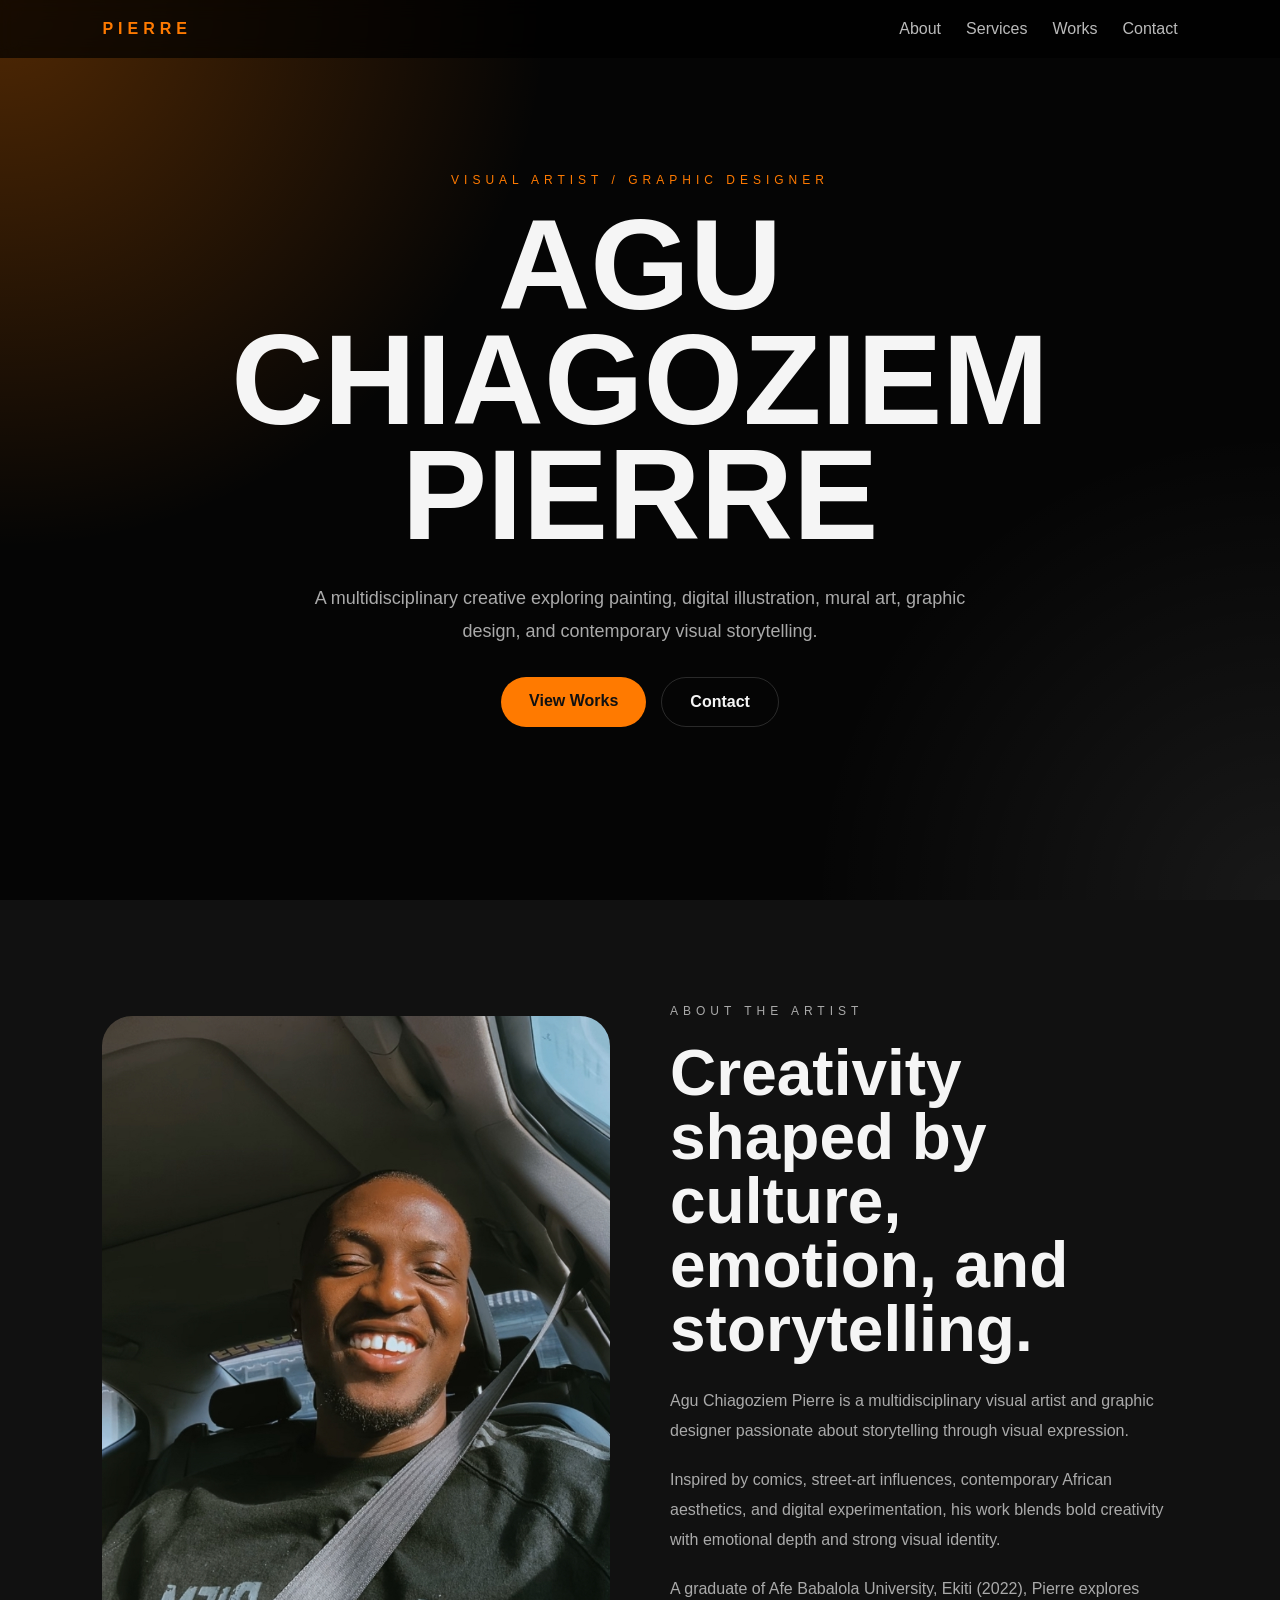
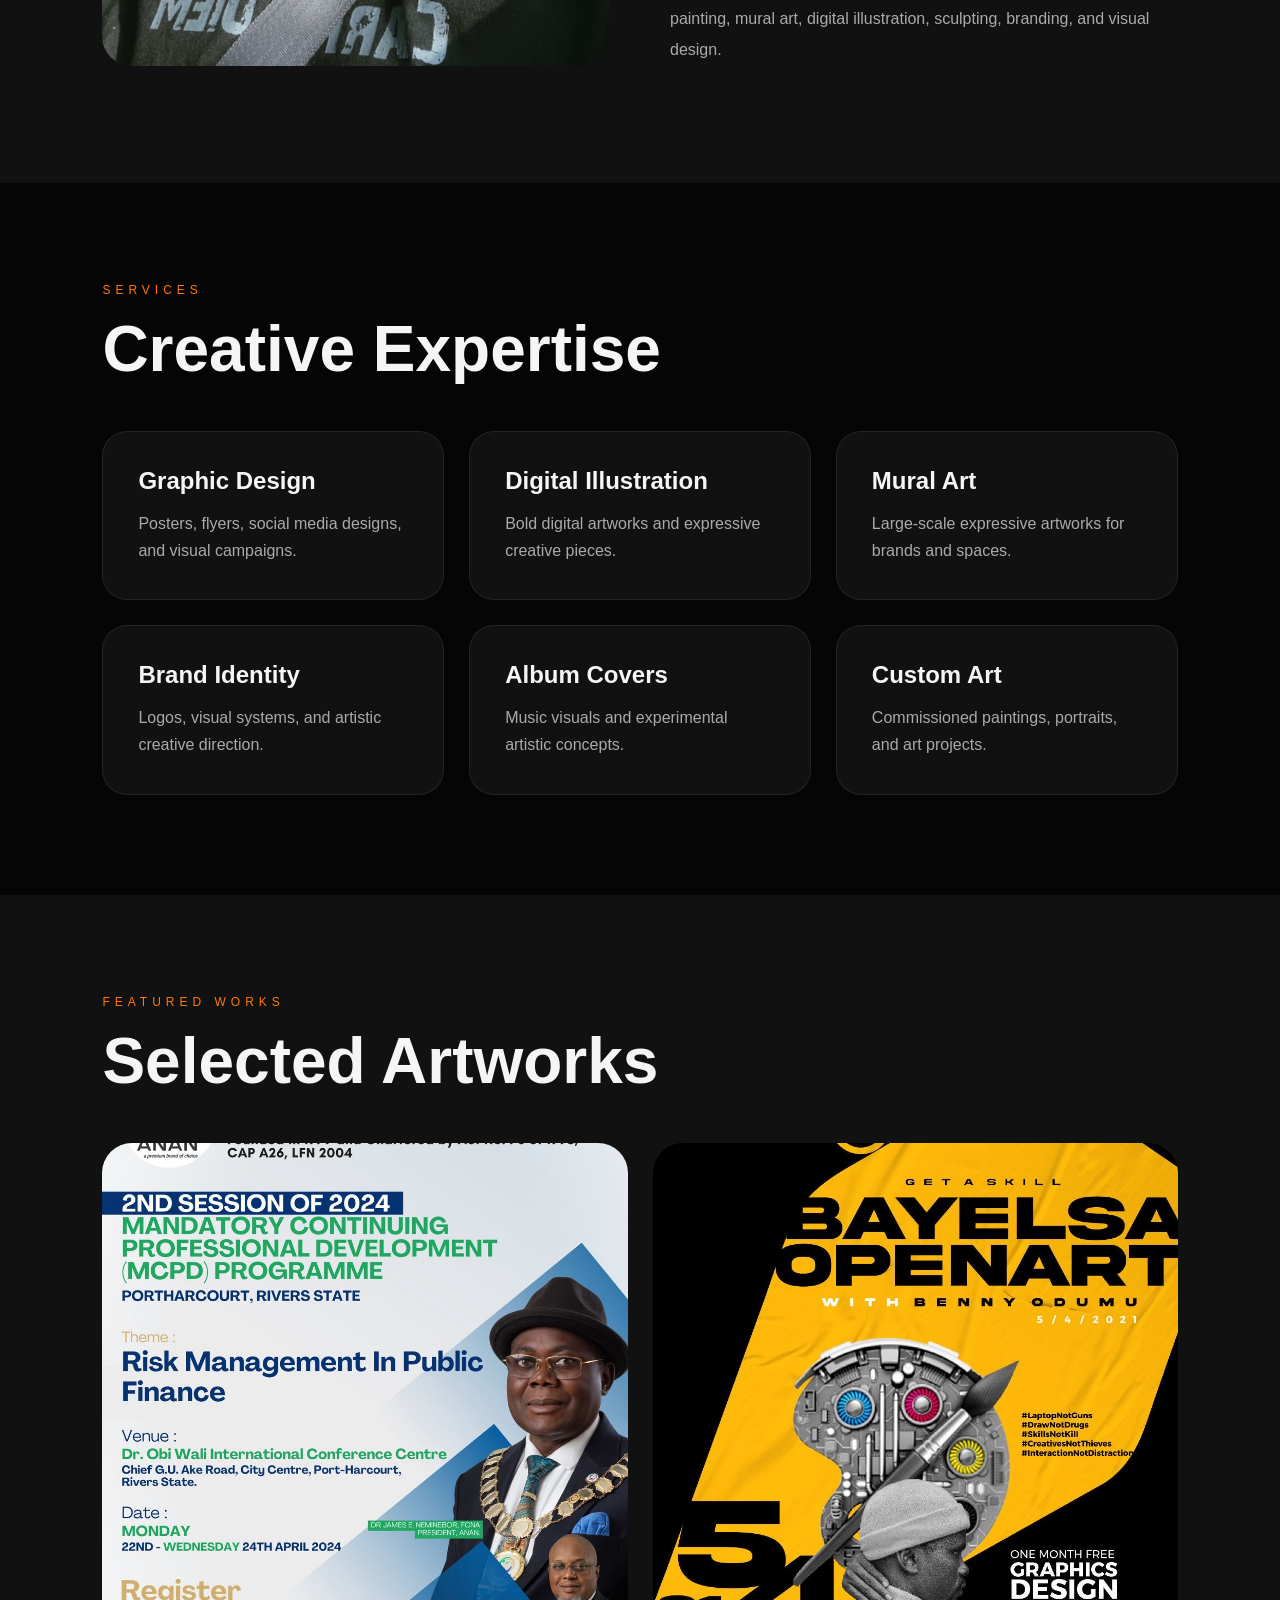
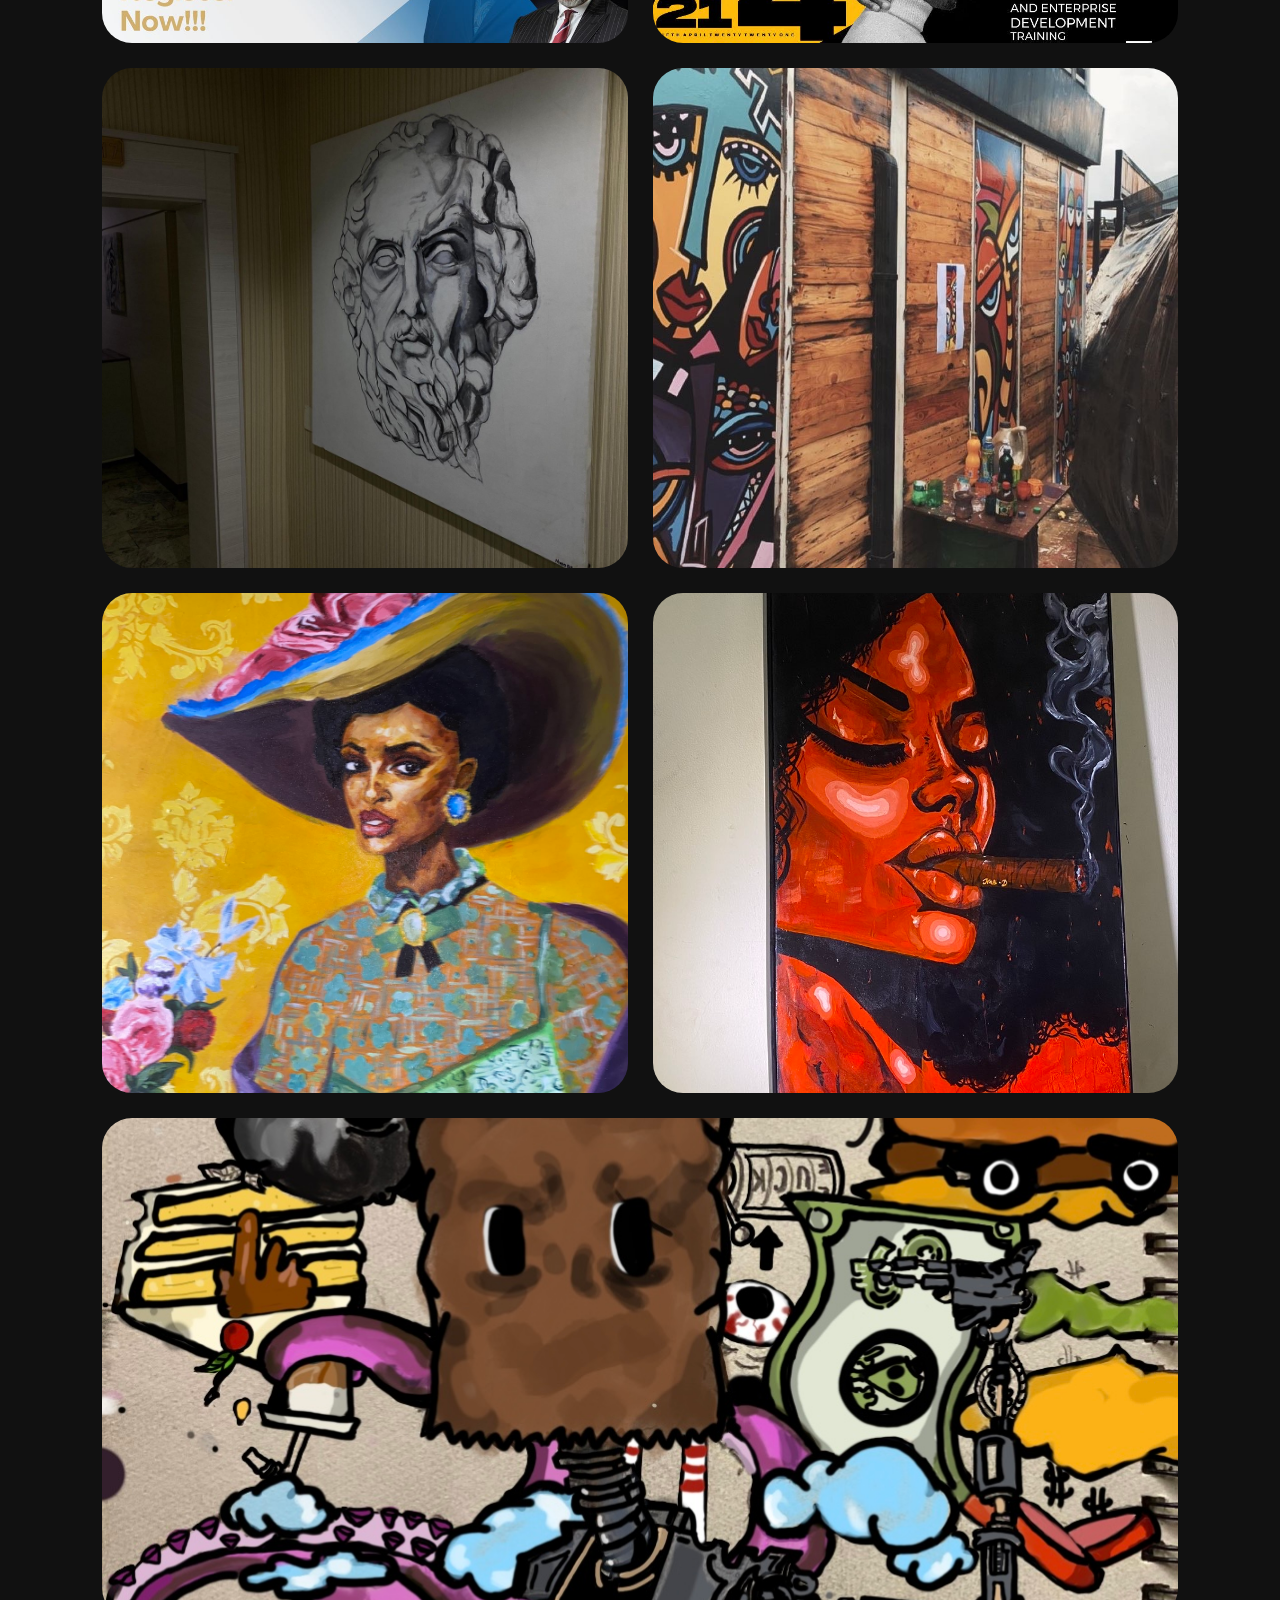
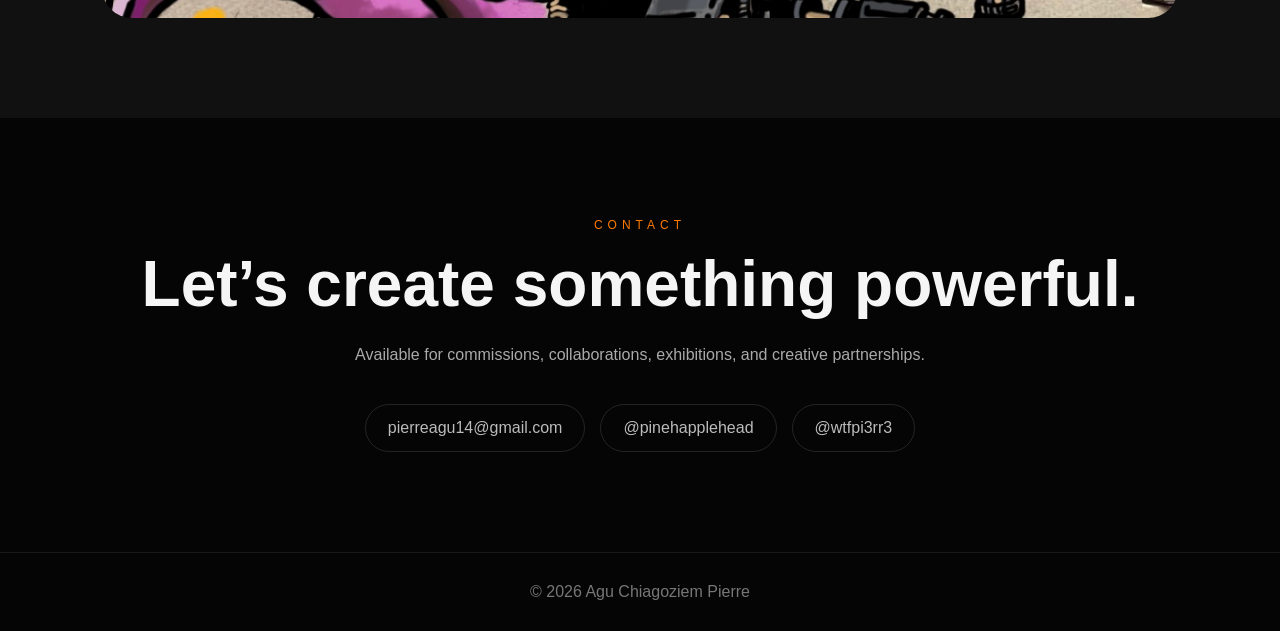
==== commit 7973b9f4: "updated portfolio images" ====
--- a/index.html
+++ b/index.html
@@ -109,7 +109,8 @@
     <h2>Creative Expertise</h2>
 
     <div class="services-grid">
-
+      
+      <a href="Untitled-1.html">
       <div class="card">
         <h3>Graphic Design</h3>
         <p>
@@ -117,6 +118,7 @@
           and visual campaigns.
         </p>
       </div>
+      </a>
 
       <div class="card">
         <h3>Digital Illustration</h3>
@@ -162,6 +164,7 @@
 
   </section>
 
+
   <!-- WORKS -->
   <section id="works" class="works section">
 
@@ -172,19 +175,7 @@
     <div class="gallery">
 
       <div class="work">
-        <img src="./IMG_1354.jpeg">
-      </div>
-
-      <div class="work">
-        <img src="./IMG_1424.jpeg">
-      </div>
-
-      <div class="work">
-        <img src="./A8FA01EC-A6A8-446F-A844-DA7192D0B713.jpeg">
-      </div>
-
-      <div class="work">
-        <img src="./41B9C3D0-F265-4C25-8428-9803A9DC6572.jpeg">
+        <img src="./1d78bc25-fe2a-4cf6-934b-b7705f0268e5.jpeg">
       </div>
 
       <div class="work">
@@ -192,15 +183,26 @@
       </div>
 
       <div class="work">
-        <img src="./1d78bc25-fe2a-4cf6-934b-b7705f0268e5.jpeg">
+        <img src="./IMG_4295.jpeg">
+      </div>
+
+      <div class="work">
+        <img src="./IMG_4296.jpeg">
+      </div>
+
+      <div class="work">
+        <img src="./IMG_4297.jpeg">
+      </div>
+
+      <div class="work">
+        <img src="./IMG_4298.jpeg">
       </div>
 
       <div class="work wide">
         <img src="./IMG_8354.JPG">
       </div>
-
-    </div>
-
+      
+    </div>
   </section>
 
   <!-- CONTACT -->
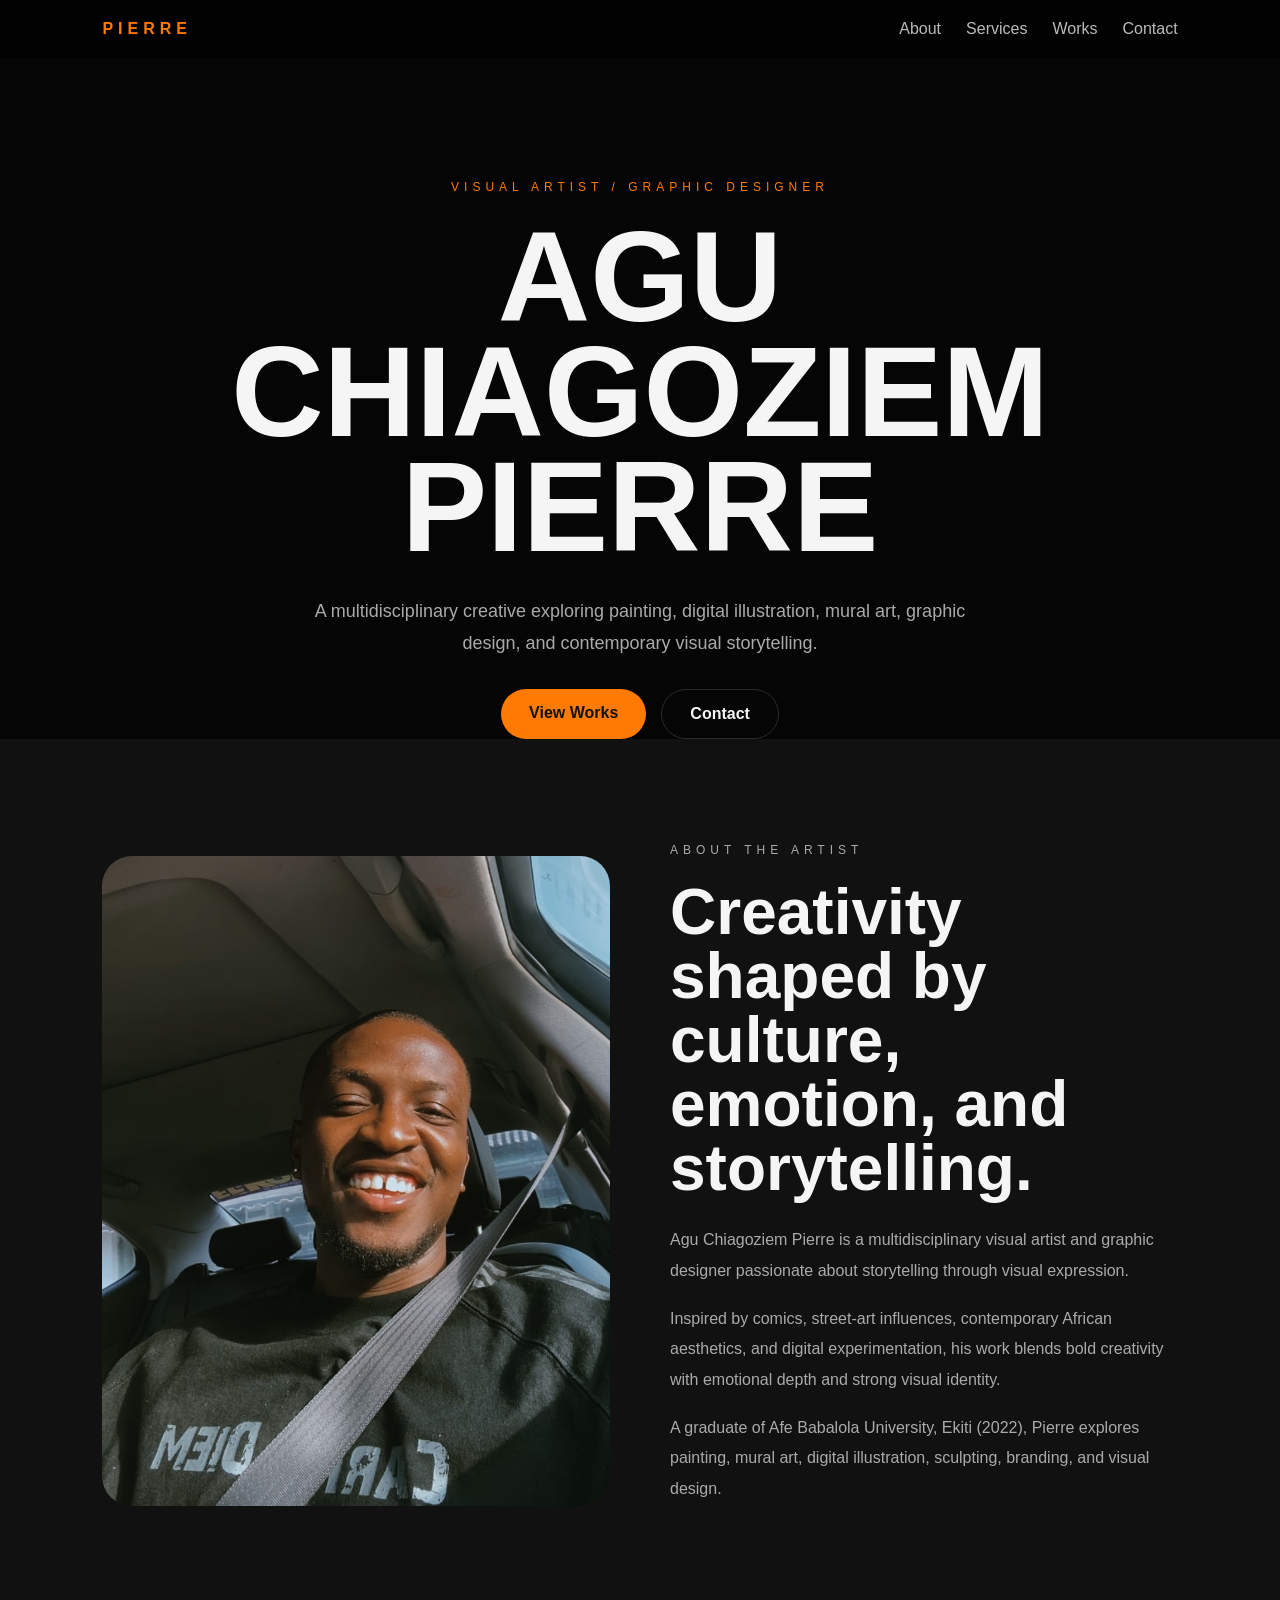
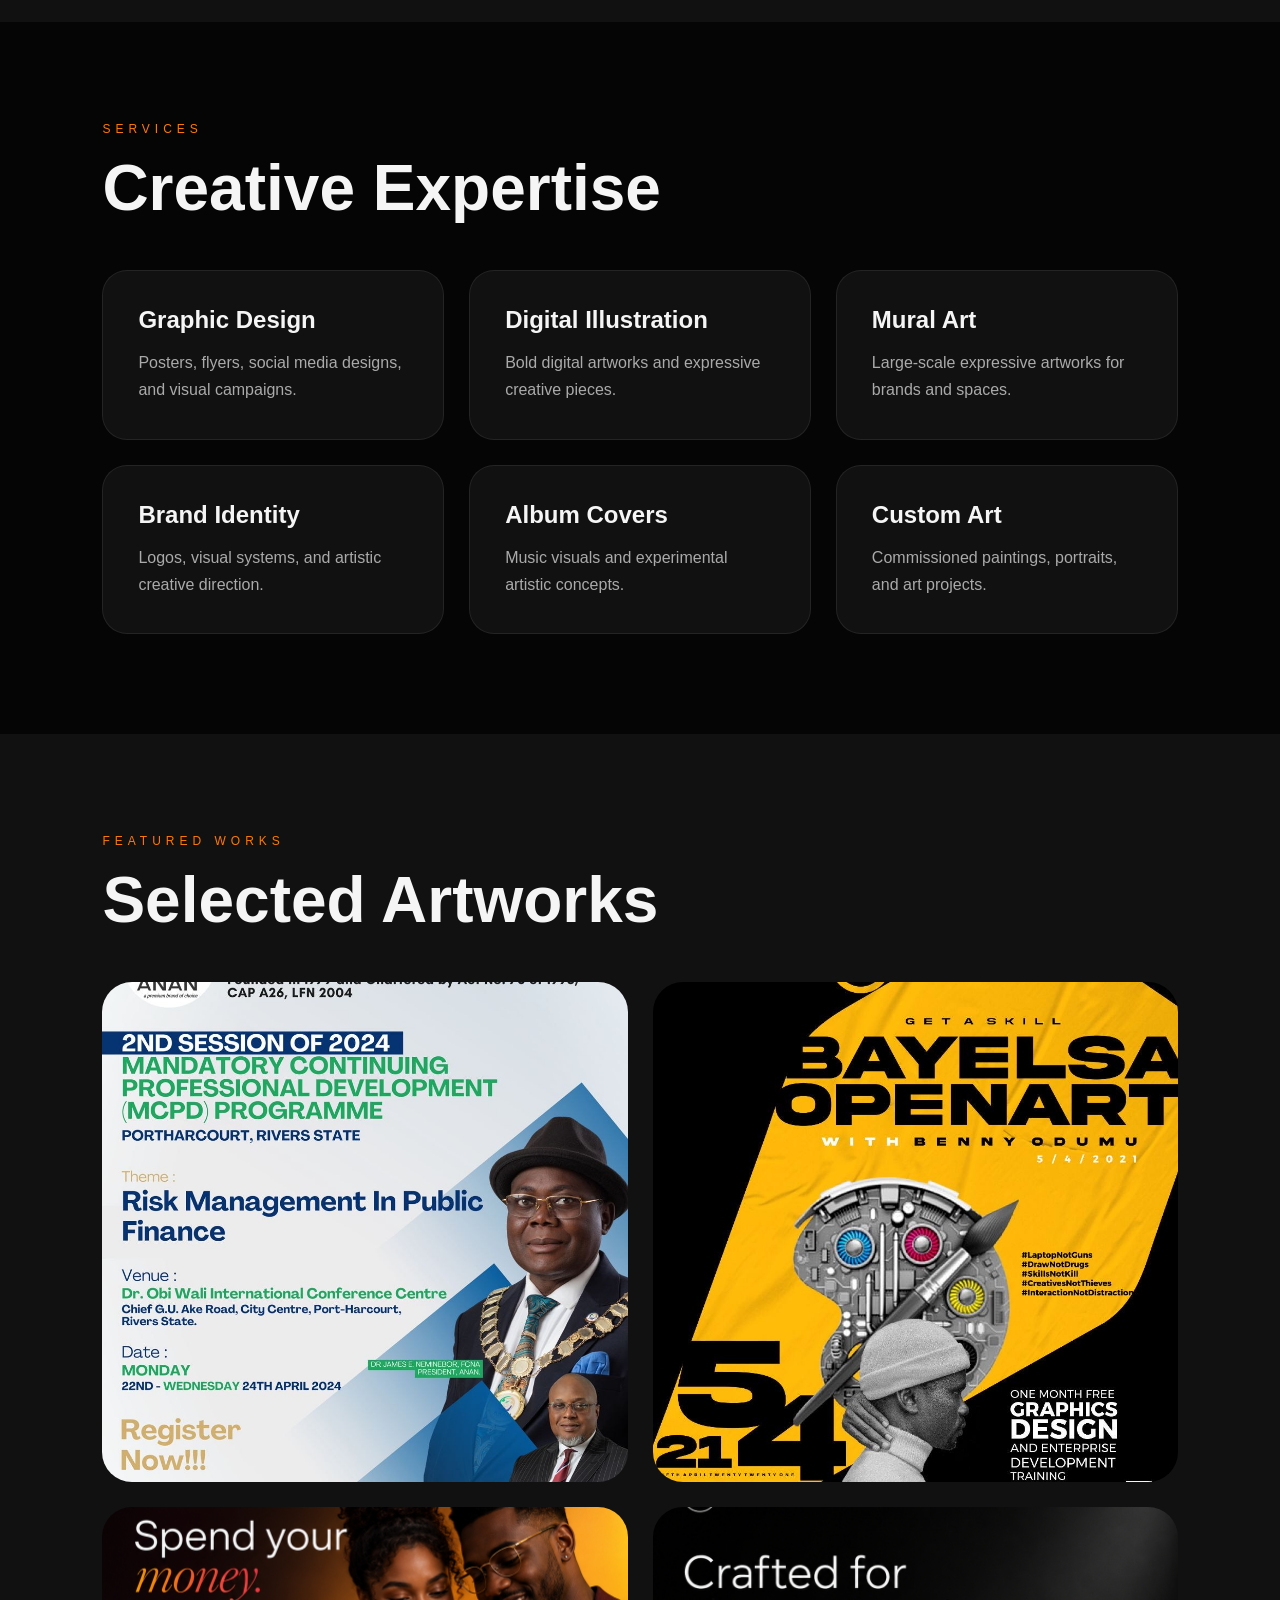
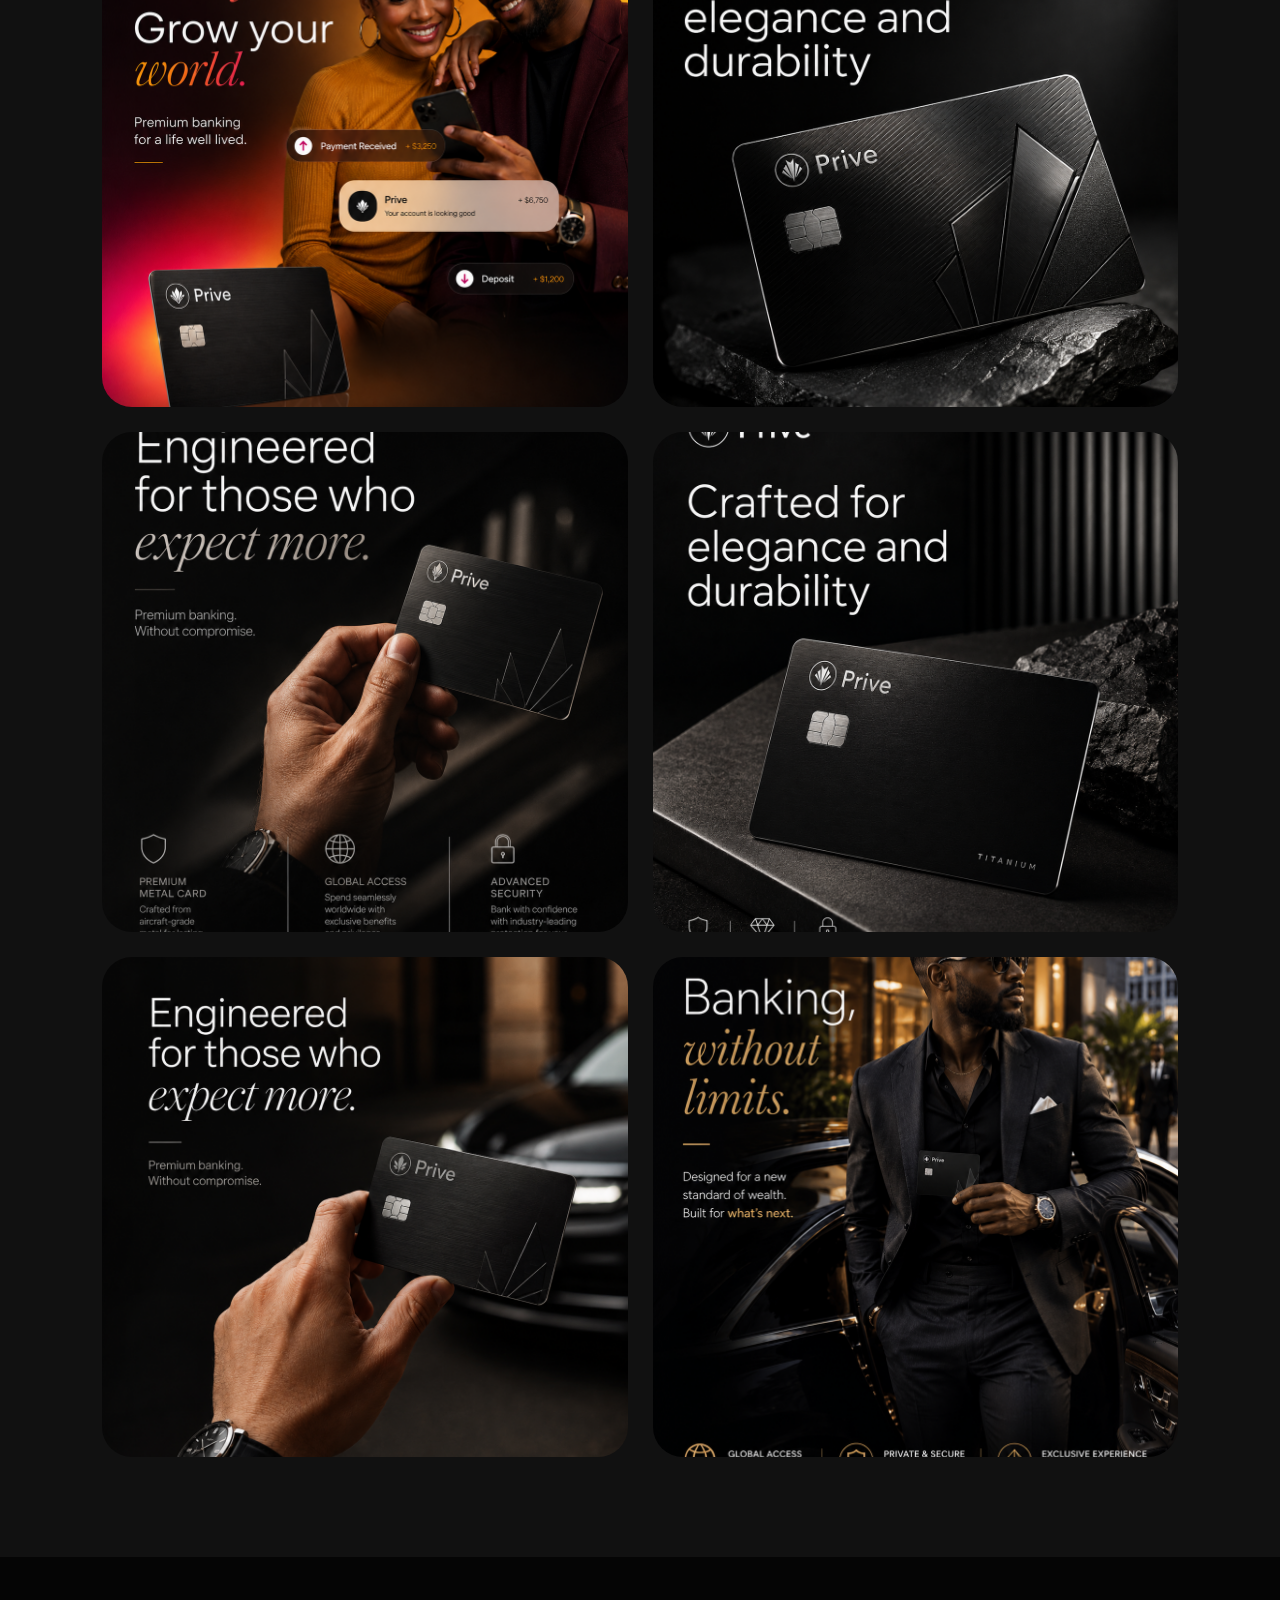
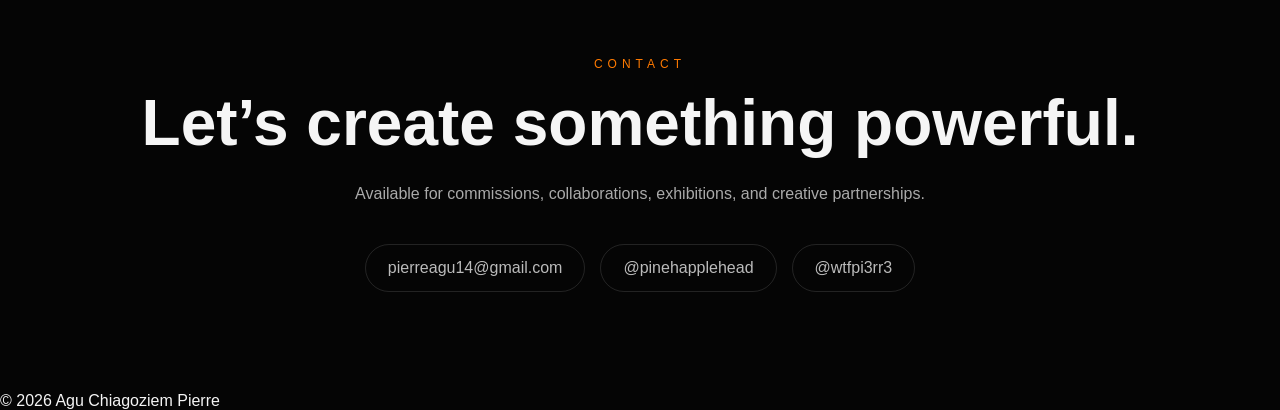
==== commit 48b9dbb1: "updated portfolio and lightbox" ====
--- a/index.html
+++ b/index.html
@@ -168,43 +168,28 @@
   <!-- WORKS -->
   <section id="works" class="works section">
 
-    <p class="tag">Featured Works</p>
-
-    <h2>Selected Artworks</h2>
-
-    <div class="gallery">
-
-      <div class="work">
-        <img src="./1d78bc25-fe2a-4cf6-934b-b7705f0268e5.jpeg">
-      </div>
-
-      <div class="work">
-        <img src="./53f37679-89a5-4f60-b68f-1ef3571e08c2.jpeg">
-      </div>
-
-      <div class="work">
-        <img src="./IMG_4295.jpeg">
-      </div>
-
-      <div class="work">
-        <img src="./IMG_4296.jpeg">
-      </div>
-
-      <div class="work">
-        <img src="./IMG_4297.jpeg">
-      </div>
-
-      <div class="work">
-        <img src="./IMG_4298.jpeg">
-      </div>
-
-      <div class="work wide">
-        <img src="./IMG_8354.JPG">
-      </div>
-      
-    </div>
-  </section>
-
+  <p class="tag">Featured Works</p>
+  <h2>Selected Artworks</h2>
+
+  <div class="gallery">
+
+    <div class="work"><img src="./1d78bc25-fe2a-4cf6-934b-b7705f0268e5.jpeg" alt="Artwork 1"></div>
+    <div class="work"><img src="./53f37679-89a5-4f60-b68f-1ef3571e08c2.jpeg" alt="Artwork 2"></div>
+    <div class="work"><img src="./525B9CD6-255E-4603-856A-D50BAB1D035B.PNG" alt="Artwork 3"></div>
+    <div class="work"><img src="./85E1B130-54F8-4B12-A7C9-F27C956B7264.PNG" alt="Artwork 4"></div>
+    <div class="work"><img src="./4C5D587E-D495-42D4-9A9C-AA4970453581.PNG" alt="Artwork 5"></div>
+    <div class="work"><img src="./92F77038-F0EC-4351-910B-447656015E65.PNG" alt="Artwork 6"></div>
+    <div class="work"><img src="./EAC1081C-2B18-48A0-94F1-AFF0841ED839.PNG" alt="Artwork 7"></div>
+    <div class="work"><img src="./92EDADBB-5778-4457-85B9-79F9152996DA.PNG" alt="Artwork 8"></div>
+
+  </div>
+</section>
+
+<div class="lightbox" id="lightbox">
+  <span class="close" id="close">&times;</span>
+  <img id="lightbox-img" class="lightbox-img" src="" alt="Full artwork">
+</div>
+ 
   <!-- CONTACT -->
   <section id="contact" class="contact section">
 
@@ -244,4 +229,4 @@
   <script src="script.js"></script>
 
 </body>
-</html
+</html>
--- a/style.css
+++ b/style.css
@@ -1,293 +1,389 @@
 *{
-    margin:0;
-    padding:0;
-    box-sizing:border-box;
-  }
-  
-  html{
-    scroll-behavior:smooth;
-  }
-  
-  body{
-    background:#050505;
-    color:#f5f5f5;
-    font-family:'Inter',sans-serif;
-    overflow-x:hidden;
-  }
-  
-  img{
-    width:100%;
-    display:block;
-  }
-  
-  a{
-    text-decoration:none;
-    color:inherit;
-  }
-  
-  .section{
-    padding:100px 8%;
-  }
-  
-  .navbar{
-    position:fixed;
-    top:0;
-    width:100%;
-    padding:20px 8%;
-    display:flex;
-    justify-content:space-between;
-    align-items:center;
-    background:rgba(0,0,0,0.7);
-    backdrop-filter:blur(10px);
-    z-index:100;
-  }
-  
-  .logo{
-    color:#ff7a00;
-    font-weight:900;
-    letter-spacing:5px;
-  }
-  
-  .navbar nav{
-    display:flex;
-    gap:25px;
-  }
-  
-  .navbar nav a{
-    color:#bbb;
-    transition:0.3s;
-  }
-  
-  .navbar nav a:hover{
-    color:#ff7a00;
-  }
-  
-  .hero{
-    min-height:100vh;
-    display:flex;
-    justify-content:center;
-    align-items:center;
-    text-align:center;
-    padding:120px 8%;
-    background:
-    radial-gradient(circle at top left,
-    rgba(255,122,0,0.3),
-    transparent 35%),
-  
-    radial-gradient(circle at bottom right,
-    rgba(255,255,255,0.08),
-    transparent 30%),
-  
-    #050505;
-  }
-  
-  .hero-content{
-    max-width:1000px;
-  }
-  
-  .tag{
-    color:#ff7a00;
-    text-transform:uppercase;
-    letter-spacing:5px;
-    font-size:12px;
-    margin-bottom:20px;
-  }
-  
-  .hero h1{
-    font-size:clamp(60px,10vw,130px);
-    line-height:0.9;
-    font-weight:900;
-  }
-  
-  .hero-text{
-    max-width:700px;
-    margin:30px auto;
-    color:#aaa;
-    line-height:1.8;
-    font-size:18px;
-  }
-  
-  .buttons{
-    display:flex;
-    justify-content:center;
-    gap:15px;
-    flex-wrap:wrap;
-  }
-  
-  .btn{
-    padding:15px 28px;
-    border-radius:50px;
-    transition:0.3s;
-    font-weight:700;
-  }
-  
-  .primary{
-    background:#ff7a00;
-    color:#111;
-  }
-  
-  .secondary{
-    border:1px solid rgba(255,255,255,0.15);
-  }
-  
-  .btn:hover{
-    transform:translateY(-4px);
-  }
-  
-  .about{
-    display:grid;
-    grid-template-columns:1fr 1fr;
-    gap:60px;
-    align-items:center;
-    background:#111;
-  }
-  
-  .about-image img{
-    height:650px;
-    object-fit:cover;
-    border-radius:30px;
-  }
-  
-  .about h2,
-  .services h2,
-  .works h2,
-  .contact h2{
-    font-size:clamp(40px,5vw,75px);
-    line-height:1;
-    margin-bottom:25px;
-  }
-  
-  .about p{
-    color:#aaa;
-    line-height:1.9;
-    margin-bottom:18px;
-  }
-  
-  .services{
-    background:#050505;
-  }
-  
-  .services-grid{
-    margin-top:50px;
-    display:grid;
-    grid-template-columns:repeat(3,1fr);
-    gap:25px;
-  }
-  
-  .card{
-    background:#111;
-    padding:35px;
-    border-radius:25px;
-    border:1px solid rgba(255,255,255,0.08);
-    transition:0.3s;
-  }
-  
-  .card:hover{
-    transform:translateY(-8px);
-    border-color:#ff7a00;
-  }
-  
-  .card h3{
-    margin-bottom:15px;
-    font-size:24px;
-  }
-  
-  .card p{
-    color:#aaa;
-    line-height:1.7;
-  }
-  
-  .works{
-    background:#111;
-  }
-  
-  .gallery{
-    margin-top:50px;
-    display:grid;
-    grid-template-columns:repeat(2,1fr);
-    gap:25px;
-  }
-  
-  .work{
-    overflow:hidden;
-    border-radius:30px;
-  }
-  
-  .work img{
-    height:500px;
-    object-fit:cover;
-    transition:0.5s;
-  }
-  
-  .work:hover img{
-    transform:scale(1.06);
-  }
-  
-  .wide{
-    grid-column:span 2;
-  }
-  
-  .contact{
-    text-align:center;
-  }
-  
-  .contact-text{
-    max-width:700px;
-    margin:20px auto;
-    color:#aaa;
-    line-height:1.8;
-  }
-  
-  .links{
-    margin-top:35px;
-    display:flex;
-    justify-content:center;
-    gap:15px;
-    flex-wrap:wrap;
-  }
-  
-  .links a{
-    padding:14px 22px;
-    border-radius:50px;
-    border:1px solid rgba(255,255,255,0.12);
-    color:#bbb;
-    transition:0.3s;
-  }
-  
-  .links a:hover{
-    background:#ff7a00;
-    color:#111;
-  }
-  
-  footer{
-    padding:30px;
-    text-align:center;
-    color:#777;
-    border-top:1px solid rgba(255,255,255,0.08);
-  }
-  
-  @media(max-width:900px){
-  
-    .navbar nav{
-      display:none;
-    }
-  
-    .about,
-    .services-grid,
-    .gallery{
-      grid-template-columns:1fr;
-    }
-  
-    .wide{
-      grid-column:span 1;
-    }
-  
-    .about-image img{
-      height:500px;
-    }
-  
-    .work img{
-      height:400px;
-    }
-  
-  }+margin:0;
+padding:0;
+box-sizing:border-box;
+}
+
+html{
+scroll-behavior:smooth;
+}
+
+body{
+background:#050505;
+color:#f5f5f5;
+font-family:'Inter',sans-serif;
+overflow-x:hidden;
+}
+
+img{
+width:100%;
+display:block;
+}
+
+a{
+text-decoration:none;
+color:inherit;
+}
+
+.section{
+padding:100px 8%;
+}
+
+.navbar{
+position:fixed;
+top:0;
+width:100%;
+padding:20px 8%;
+display:flex;
+justify-content:space-between;
+align-items:center;
+background:rgba(0,0,0,0.7);
+backdrop-filter:blur(10px);
+z-index:100;
+}
+
+.logo{
+color:#ff7a00;
+font-weight:900;
+letter-spacing:5px;
+}
+
+.navbar nav{
+display:flex;
+gap:25px;
+}
+
+.navbar nav a{
+color:#bbb;
+transition:0.3s;
+}
+
+.navbar nav a:hover
+
+.hero{
+  min-height:100vh;
+
+  display:flex;
+  justify-content:center;
+  align-items:center;
+
+  text-align:center;
+
+  padding:180px 8% 120px;
+
+  background:
+  radial-gradient(circle at top left,
+  rgba(255,122,0,0.3),
+  transparent 35%),
+
+  radial-gradient(circle at bottom right,
+  rgba(255,255,255,0.08),
+  transparent 30%),
+
+  #050505;
+}
+
+.hero,
+.hero-content,
+.hero .tag{
+  opacity: 1 !important;
+  visibility: visible !important;
+}
+
+.hero{
+  padding-top: 180px;
+}
+
+.hero .tag{
+  display: block;
+  margin-bottom: 25px;
+}
+
+.hero-content{
+  max-width:1000px;
+  margin:0 auto;
+  display:flex;
+  flex-direction:column;
+  align-items:center;
+  justify-content:center;
+  text-align:center;
+}
+
+.tag{
+color:#ff7a00;
+text-transform:uppercase;
+letter-spacing:5px;
+font-size:12px;
+margin-bottom:20px;
+}
+
+.hero h1{
+font-size:clamp(60px,10vw,130px);
+line-height:0.9;
+font-weight:900;
+}
+
+.hero-text{
+max-width:700px;
+margin:30px auto;
+color:#aaa;
+line-height:1.8;
+font-size:18px;
+}
+
+.buttons{
+display:flex;
+justify-content:center;
+gap:15px;
+flex-wrap:wrap;
+}
+
+.btn{
+padding:15px 28px;
+border-radius:50px;
+transition:0.3s;
+font-weight:700;
+}
+
+.primary{
+background:#ff7a00;
+color:#111;
+}
+
+.secondary{
+border:1px solid rgba(255,255,255,0.15);
+}
+
+.btn:hover{
+transform:translateY(-4px);
+}
+
+.about{
+display:grid;
+grid-template-columns:1fr 1fr;
+gap:60px;
+align-items:center;
+background:#111;
+}
+
+.about-image img{
+height:650px;
+object-fit:cover;
+border-radius:30px;
+}
+
+.about h2,
+.services h2,
+.works h2,
+.contact h2{
+font-size:clamp(40px,5vw,75px);
+line-height:1;
+margin-bottom:25px;
+}
+
+.about p{
+color:#aaa;
+line-height:1.9;
+margin-bottom:18px;
+}
+
+.services{
+background:#050505;
+}
+
+.services-grid{
+margin-top:50px;
+display:grid;
+grid-template-columns:repeat(3,1fr);
+gap:25px;
+}
+
+.card{
+background:#111;
+padding:35px;
+border-radius:25px;
+border:1px solid rgba(255,255,255,0.08);
+transition:0.3s;
+}
+
+.card:hover{
+transform:translateY(-8px);
+border-color:#ff7a00;
+}
+
+.card h3{
+margin-bottom:15px;
+font-size:24px;
+}
+
+.card p{
+color:#aaa;
+line-height:1.7;
+}
+
+.works{
+background:#111;
+}
+
+.gallery{
+margin-top:50px;
+display:grid;
+grid-template-columns:repeat(2,1fr);
+gap:25px;
+}
+
+.work{
+overflow:hidden;
+border-radius:30px;
+cursor:pointer;
+}
+
+.work img{
+height:500px;
+object-fit:cover;
+transition:0.5s;
+}
+
+.work:hover img{
+transform:scale(1.06);
+}
+
+.wide{
+grid-column:span 2;
+}
+
+.contact{
+text-align:center;
+}
+
+.contact-text{
+max-width:700px;
+margin:20px auto;
+color:#aaa;
+line-height:1.8;
+}
+
+.links{
+margin-top:35px;
+display:flex;
+justify-content:center;
+gap:15px;
+flex-wrap:wrap;
+}
+
+.links a{
+padding:14px 22px;
+border-radius:50px;
+border:1px solid rgba(255,255,255,0.12);
+color:#bbb;
+transition:0.3s;
+}
+
+.links a:hover
+
+footer{
+padding:30px;
+text-align:center;
+color:#777;
+border-top:1px solid rgba(255,255,255,0.08);
+}
+
+/* LIGHTBOX POPUP */
+
+.lightbox{
+position:fixed;
+inset:0;
+
+width:100vw;
+height:100vh;
+
+background:rgba(0,0,0,0.65);
+
+backdrop-filter:blur(14px);
+-webkit-backdrop-filter:blur(14px);
+
+display:none;
+align-items:center;
+justify-content:center;
+
+z-index:999999;
+
+padding:24px;
+}
+
+.lightbox.active{
+display:flex;
+}
+
+.lightbox-img{
+max-width:95vw;
+max-height:90vh;
+
+width:auto;
+height:auto;
+
+object-fit:contain;
+
+border-radius:18px;
+
+animation:popImage 0.3s ease;
+
+box-shadow:0 25px 80px rgba(0,0,0,0.8);
+}
+
+.close{
+position:fixed;
+top:20px;
+right:30px;
+
+color:white;
+font-size:48px;
+
+cursor:pointer;
+
+z-index:1000000;
+}
+
+body.no-scroll{
+overflow:hidden;
+}
+
+@keyframes popImage{
+
+from{
+transform:scale(0.85);
+opacity:0;
+}
+
+to{
+transform:scale(1);
+opacity:1;
+}
+
+}
+
+@media(max-width:900px){
+
+.navbar nav{
+display:none;
+}
+
+.about,
+.services-grid,
+.gallery{
+grid-template-columns:1fr;
+}
+
+.wide{
+grid-column:span 1;
+}
+
+.about-image img{
+height:500px;
+}
+
+.work img{
+height:400px;
+}
+
+}
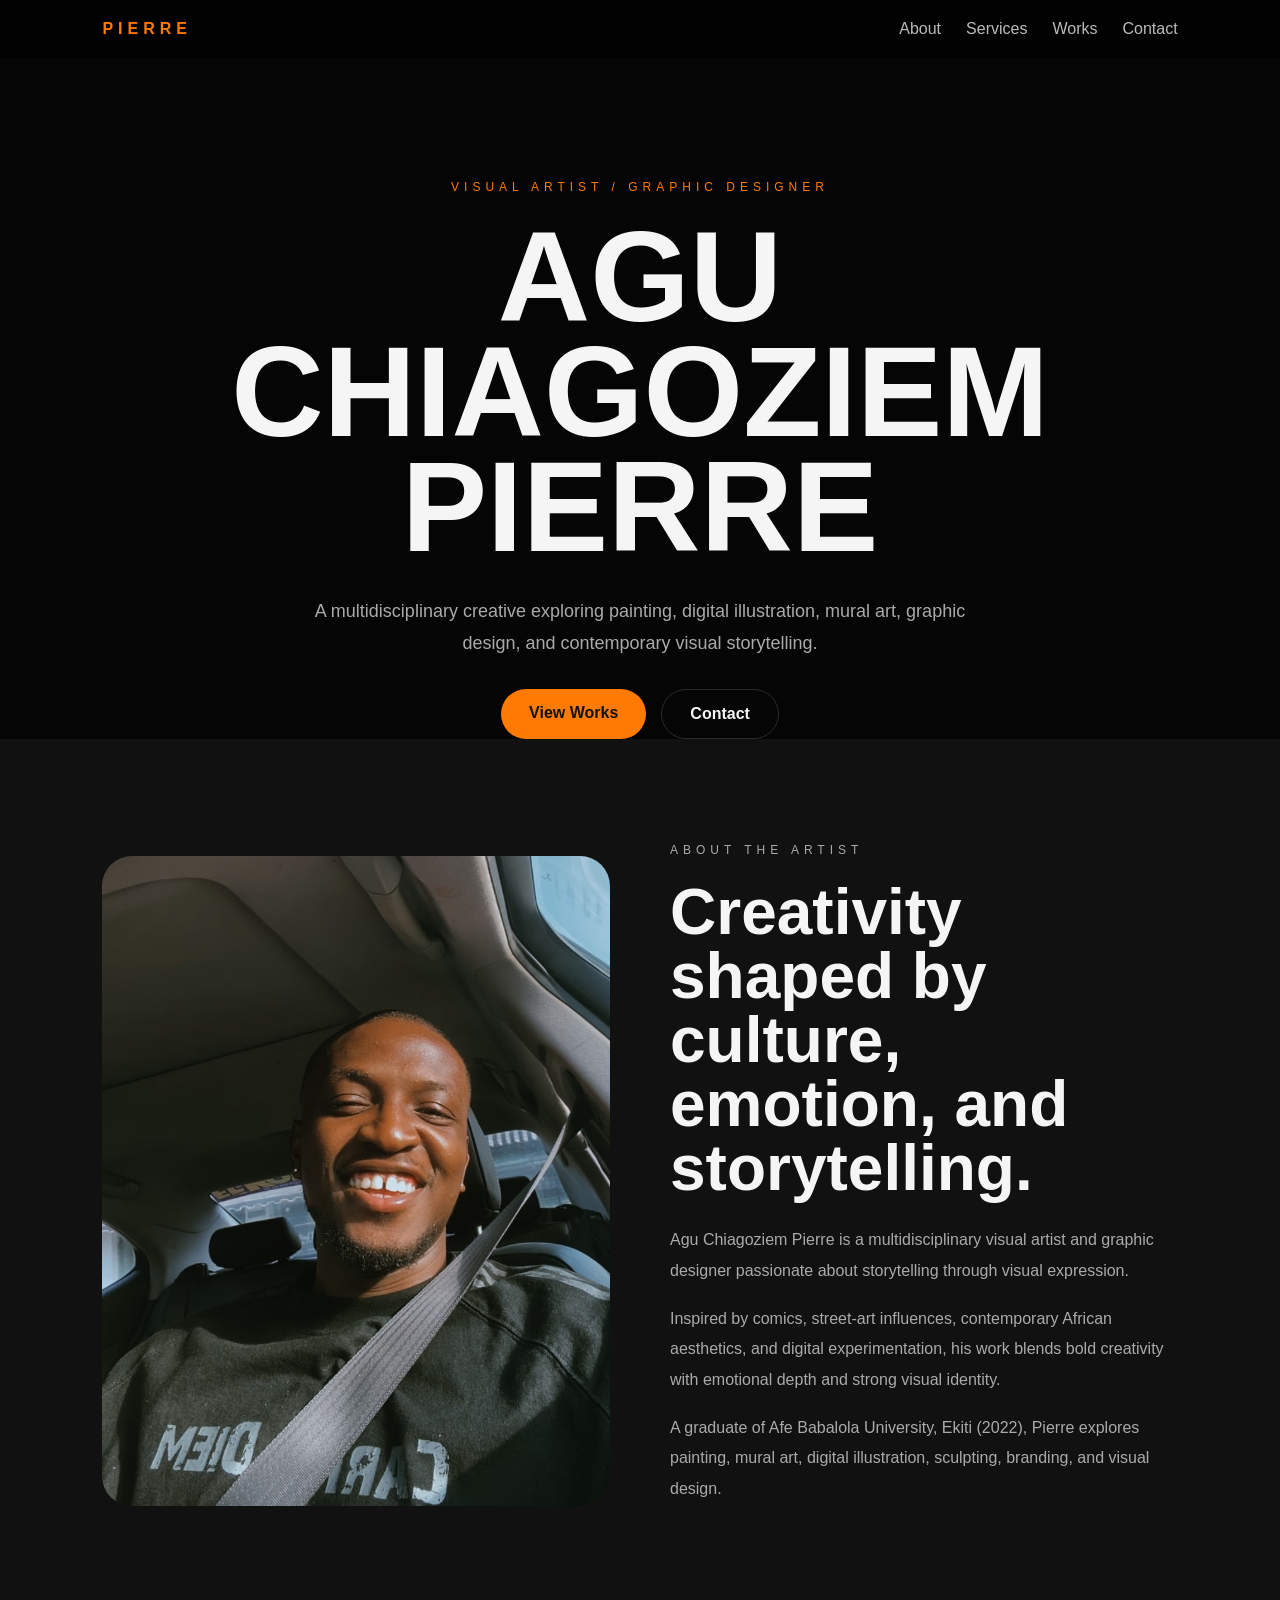
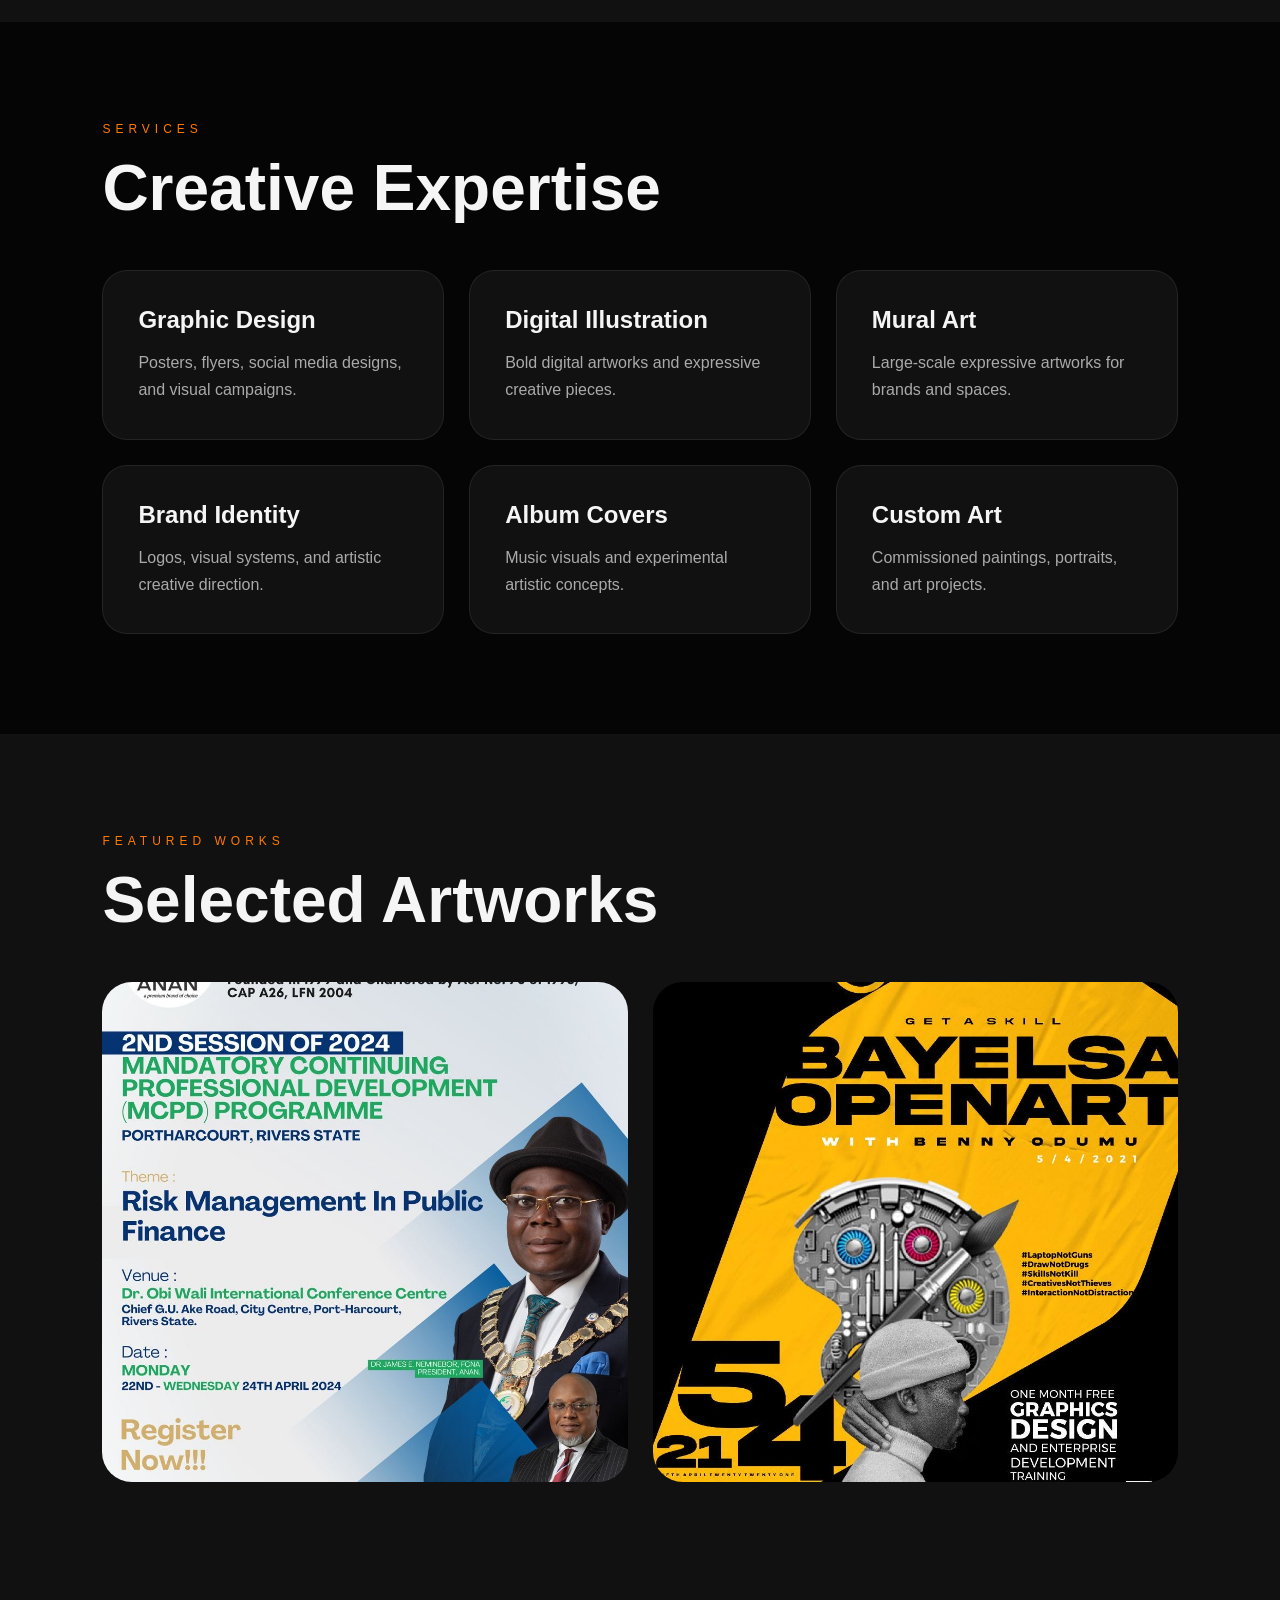
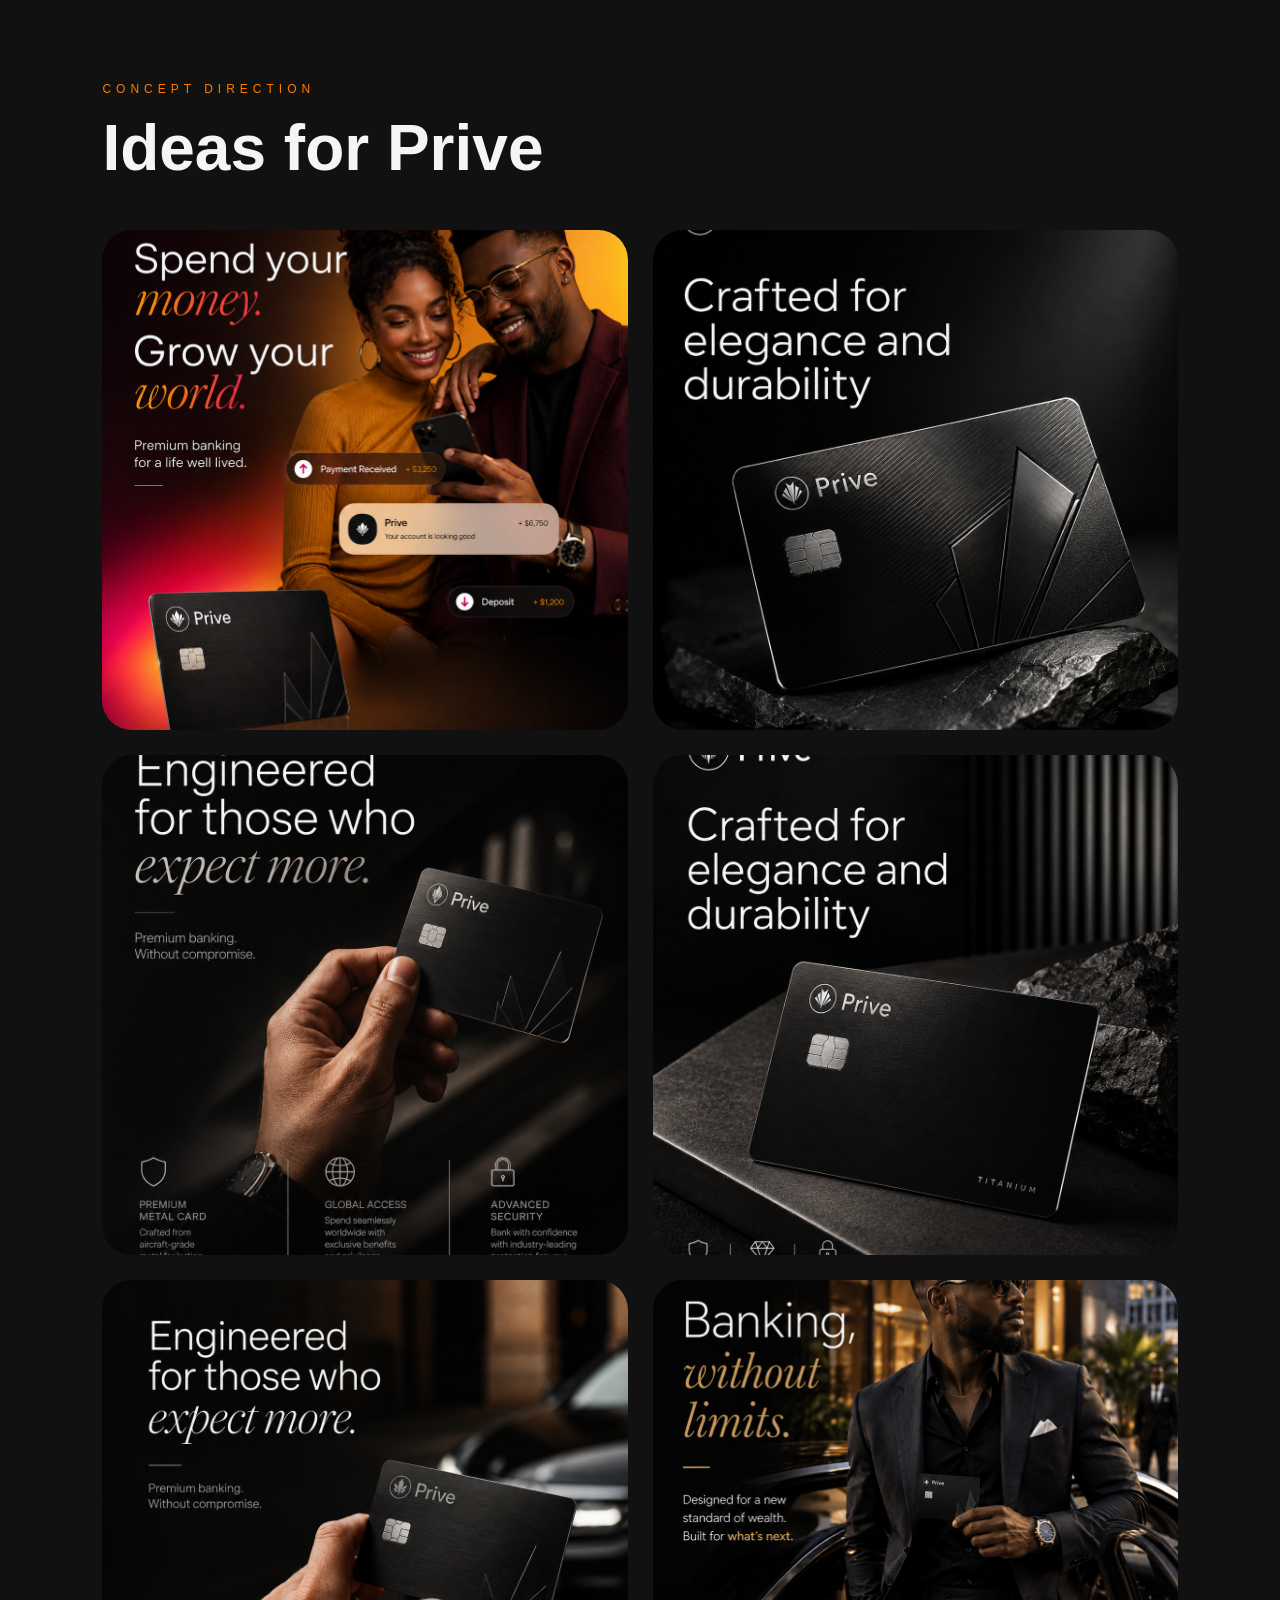
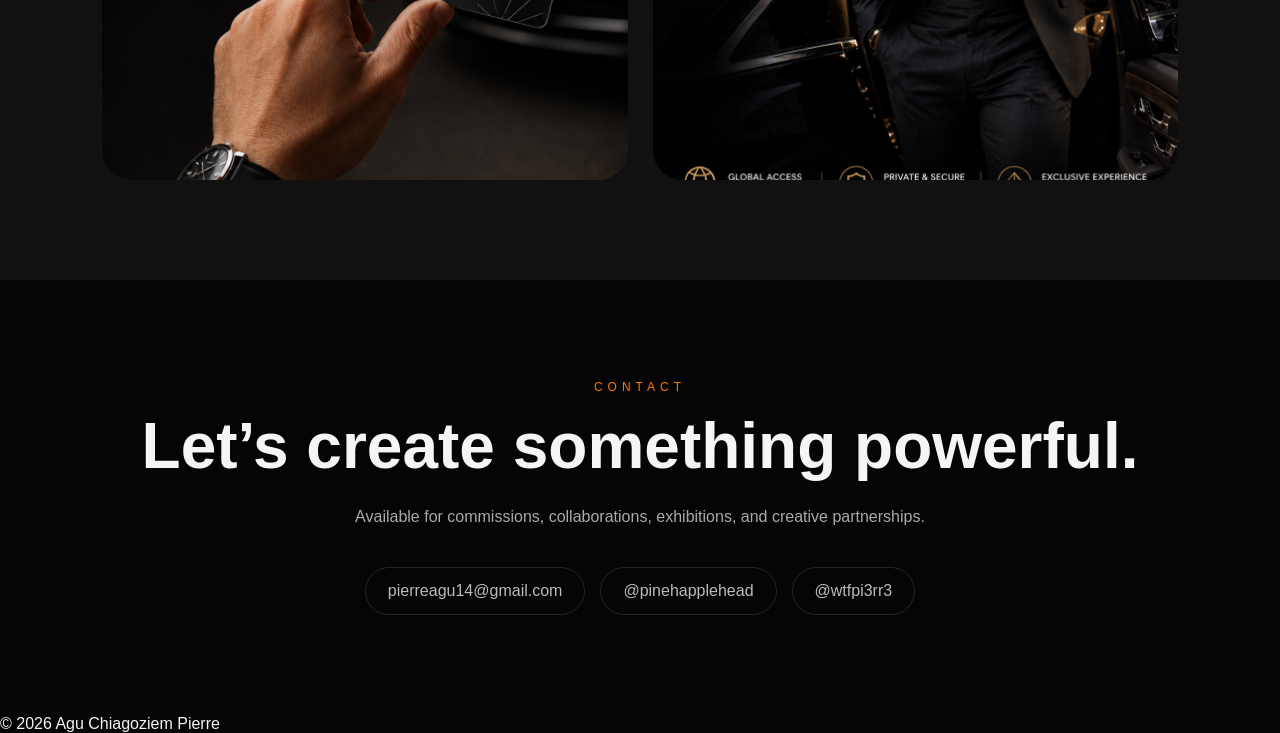
==== commit 7bb74199: "updated hero section" ====
--- a/index.html
+++ b/index.html
@@ -166,22 +166,28 @@
 
 
   <!-- WORKS -->
-  <section id="works" class="works section">
-
+<section id="works" class="works section">
   <p class="tag">Featured Works</p>
   <h2>Selected Artworks</h2>
 
   <div class="gallery">
-
     <div class="work"><img src="./1d78bc25-fe2a-4cf6-934b-b7705f0268e5.jpeg" alt="Artwork 1"></div>
     <div class="work"><img src="./53f37679-89a5-4f60-b68f-1ef3571e08c2.jpeg" alt="Artwork 2"></div>
-    <div class="work"><img src="./525B9CD6-255E-4603-856A-D50BAB1D035B.PNG" alt="Artwork 3"></div>
-    <div class="work"><img src="./85E1B130-54F8-4B12-A7C9-F27C956B7264.PNG" alt="Artwork 4"></div>
-    <div class="work"><img src="./4C5D587E-D495-42D4-9A9C-AA4970453581.PNG" alt="Artwork 5"></div>
-    <div class="work"><img src="./92F77038-F0EC-4351-910B-447656015E65.PNG" alt="Artwork 6"></div>
-    <div class="work"><img src="./EAC1081C-2B18-48A0-94F1-AFF0841ED839.PNG" alt="Artwork 7"></div>
-    <div class="work"><img src="./92EDADBB-5778-4457-85B9-79F9152996DA.PNG" alt="Artwork 8"></div>
-
+  </div>
+</section>
+
+<!-- PRIVE IDEAS -->
+<section id="prive-ideas" class="works section">
+  <p class="tag">Concept Direction</p>
+  <h2>Ideas for Prive</h2>
+
+  <div class="gallery">
+    <div class="work"><img src="./525B9CD6-255E-4603-856A-D50BAB1D035B.PNG" alt="Prive Concept 1"></div>
+    <div class="work"><img src="./85E1B130-54F8-4B12-A7C9-F27C956B7264.PNG" alt="Prive Concept 2"></div>
+    <div class="work"><img src="./4C5D587E-D495-42D4-9A9C-AA4970453581.PNG" alt="Prive Concept 3"></div>
+    <div class="work"><img src="./92F77038-F0EC-4351-910B-447656015E65.PNG" alt="Prive Concept 4"></div>
+    <div class="work"><img src="./EAC1081C-2B18-48A0-94F1-AFF0841ED839.PNG" alt="Prive Concept 5"></div>
+    <div class="work"><img src="./92EDADBB-5778-4457-85B9-79F9152996DA.PNG" alt="Prive Concept 6"></div>
   </div>
 </section>
 
